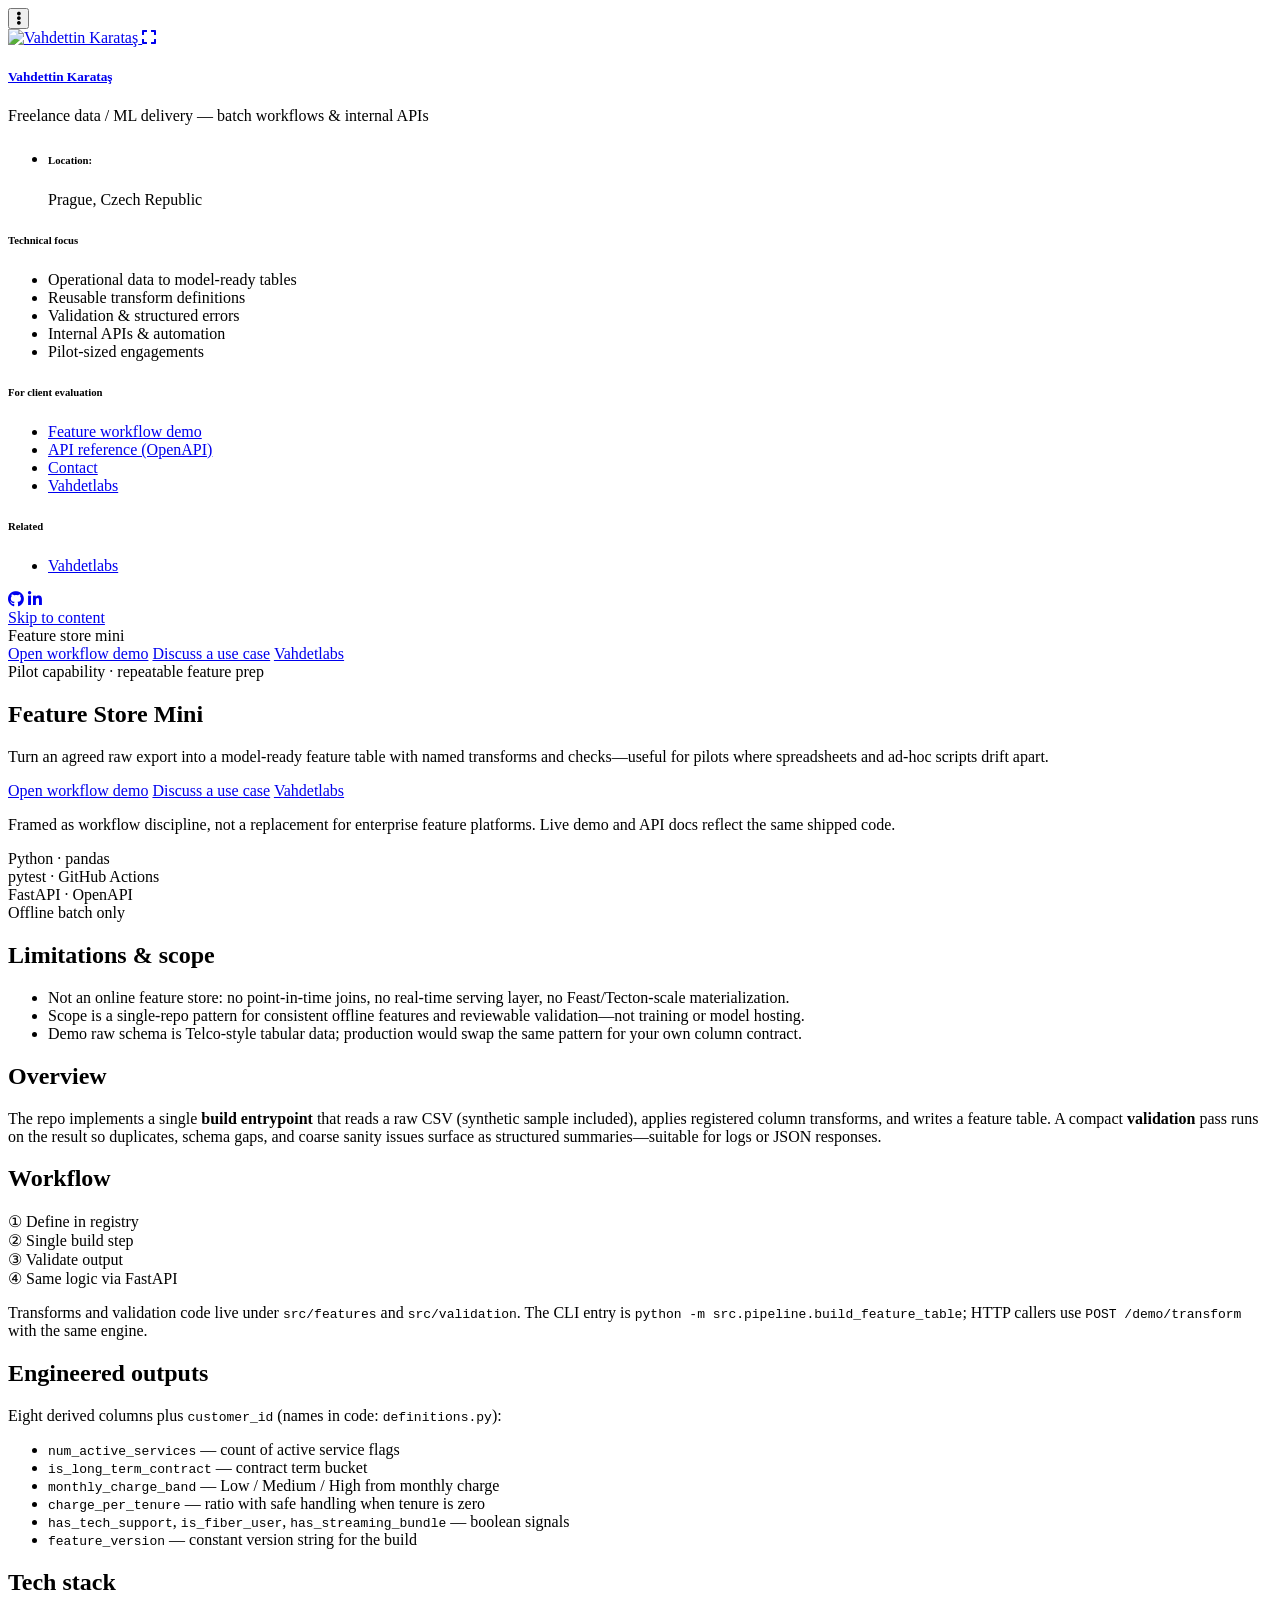
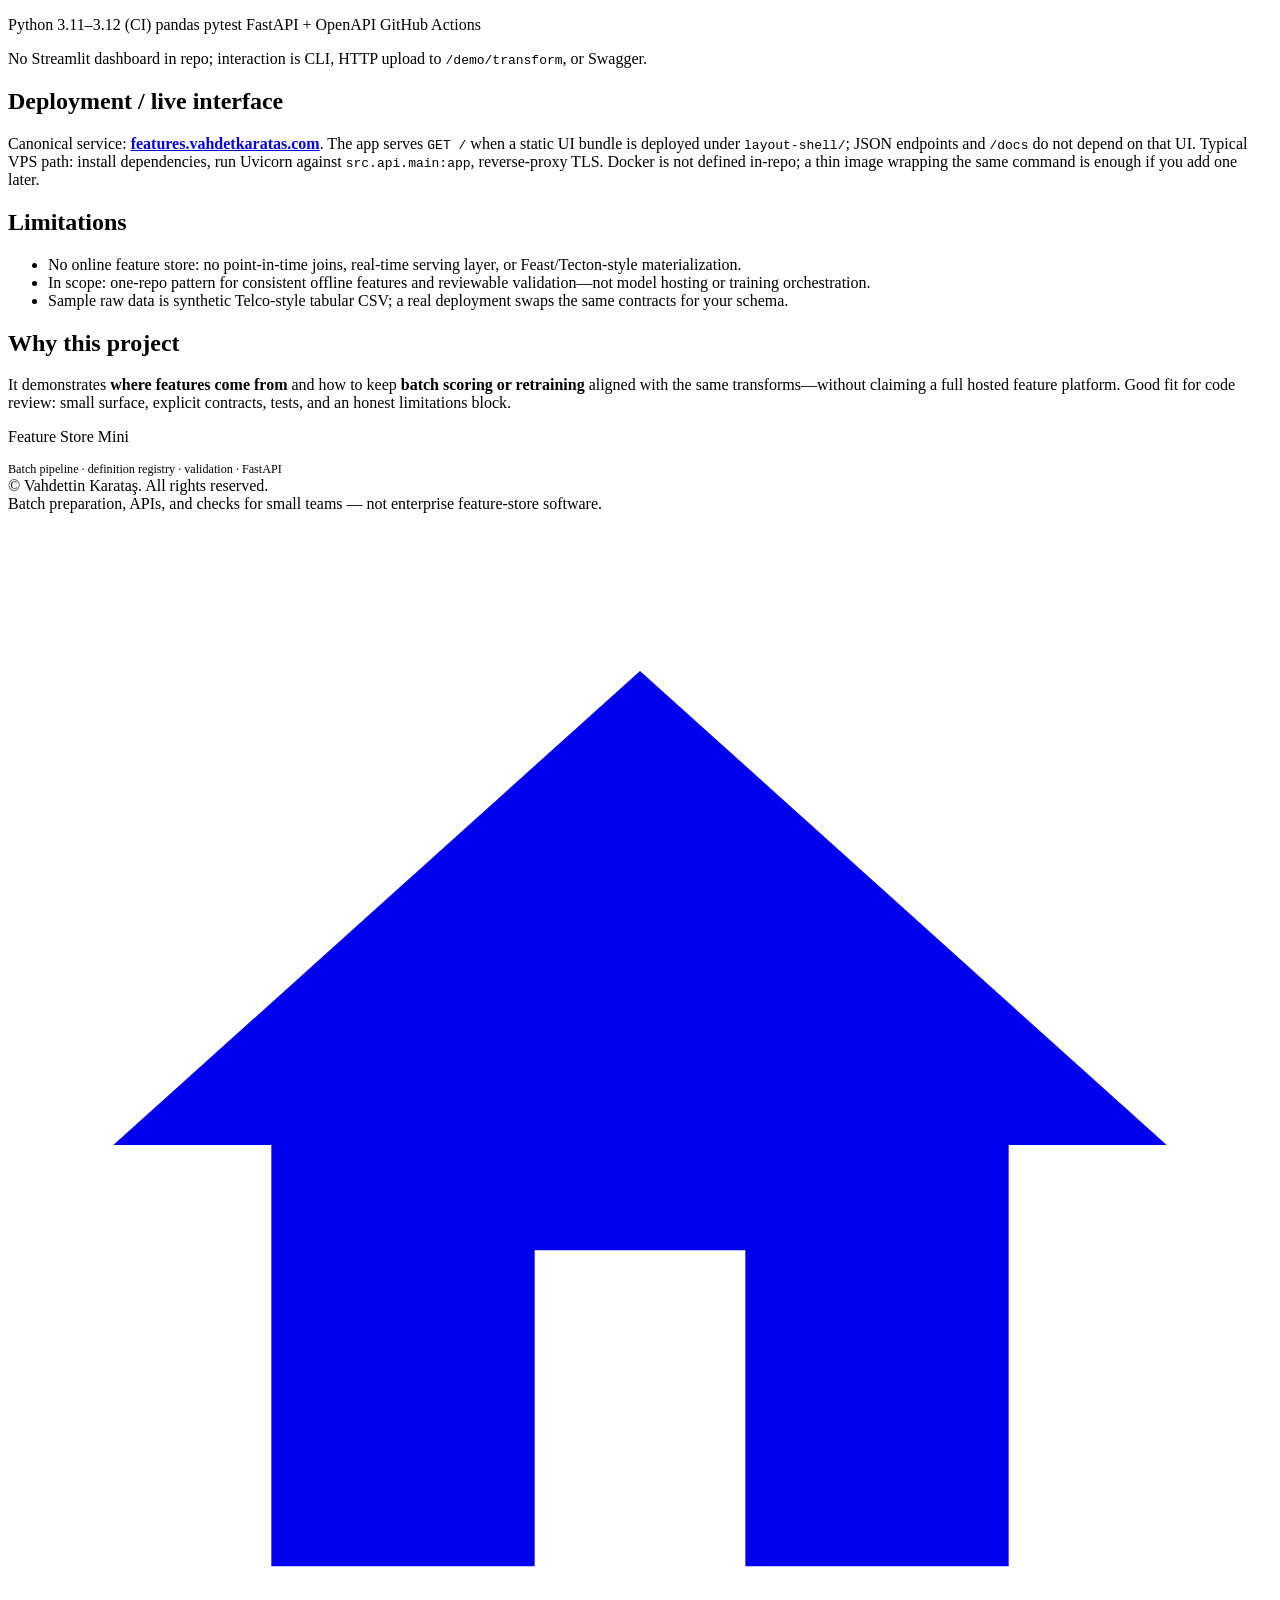
==== layout-shell-commercial/index.html @ b5acbfa0 "u2" ====
<!DOCTYPE html>
<html lang="en">
<head>
  <meta charset="UTF-8">
  <meta name="viewport" content="width=device-width, initial-scale=1">
  <meta name="description" content="Batch feature pipeline with a shared definition registry, pandas transforms, validation checks, FastAPI catalog and transform endpoint, and pytest CI.">
  <meta name="theme-color" content="#191923">
  <title>Feature Store Mini — batch feature workflow</title>
  <base id="shellAssetBase" href="/layout-shell/">
  <script>
  (function () {
    var b = document.getElementById("shellAssetBase");
    if (b && location.protocol === "file:") b.href = "./";
  })();
  </script>
  <link rel="icon" href="favicon.svg" type="image/svg+xml">
  <link rel="shortcut icon" href="favicon.svg" type="image/svg+xml">
  <link rel="preconnect" href="https://fonts.googleapis.com">
  <link rel="preconnect" href="https://fonts.gstatic.com" crossorigin>
  <link href="https://fonts.googleapis.com/css2?family=Courier+Prime:ital,wght@0,400;0,700;1,400&family=Poppins:wght@200;300;400;600;700&display=swap" rel="stylesheet">
  <link rel="stylesheet" href="https://cdnjs.cloudflare.com/ajax/libs/font-awesome/5.15.4/css/all.min.css" crossorigin="anonymous" referrerpolicy="no-referrer">
  <link rel="stylesheet" href="shell.css">
  <link rel="stylesheet" href="demo-content.css">
</head>
<body>
  <div class="shell-outer">
    <div class="shell-card">
      <div class="art-info-bar">
        <div class="art-info-bar-frame">
          <div class="art-info-bar-header">
            <button type="button" class="art-info-bar-btn" aria-label="Toggle info" aria-expanded="false">
              <i class="fas fa-ellipsis-v" aria-hidden="true"></i>
            </button>
          </div>

          <div class="art-header">
            <div class="art-avatar">
              <a href="https://vahdetlabs.com/" class="art-avatar-curtain">
                <img src="https://vahdetkaratas.com/img/face-1.jpg" alt="Vahdettin Karataş" width="90" height="90">
                <i class="fas fa-expand" aria-hidden="true"></i>
              </a>
              <div class="art-lamp-light">
                <div class="art-available-lamp"></div>
              </div>
            </div>
            <h5 class="art-name mb-10"><a href="https://vahdetlabs.com/">Vahdettin Karataş</a></h5>
            <div class="art-sm-text">Freelance data / ML delivery — batch workflows &amp; internal APIs</div>
            
          </div>

          <div id="scrollbar2" class="art-scroll-frame">
            <div class="art-table p-15-15">
              <ul>
                <li><h6>Location:</h6><span>Prague, Czech Republic</span></li>
              </ul>
            </div>

            <div class="art-ls-divider"></div>

            <div class="art-knowledge-block p-30-15">
              <h6 class="mb-15">Technical focus</h6>
              <ul class="art-knowledge-list p-15-0">
                <li>Operational data to model-ready tables</li>
<li>Reusable transform definitions</li>
<li>Validation &amp; structured errors</li>
<li>Internal APIs &amp; automation</li>
<li>Pilot-sized engagements</li>
              </ul>
            </div>

            <div class="art-knowledge-block p-30-15">
              <h6 class="mb-15">For client evaluation</h6>
              <ul class="art-knowledge-list p-15-0">
                <li><a href="https://features.vahdetkaratas.com/" target="_blank" rel="noopener noreferrer">Feature workflow demo</a></li>
<li><a href="https://features.vahdetkaratas.com/docs" target="_blank" rel="noopener noreferrer">API reference (OpenAPI)</a></li>
<li><a href="https://vahdetlabs.com/contact" target="_blank" rel="noopener noreferrer">Contact</a></li>
<li><a href="https://vahdetlabs.com/" target="_blank" rel="noopener noreferrer">Vahdetlabs</a></li>
              </ul>
            </div>

            <div class="art-knowledge-block p-30-15"><h6 class="mb-15">Related</h6><ul class="art-knowledge-list p-15-0"><li><a href="https://vahdetlabs.com/" target="_blank" rel="noopener noreferrer">Vahdetlabs</a></li></ul></div>
          </div>

          <div class="art-ls-social">
            <a href="https://github.com/vahdetkaratas" target="_blank" rel="noopener noreferrer" title="GitHub" aria-label="GitHub"><i class="fab fa-github" aria-hidden="true"></i></a>
<a href="https://linkedin.com/in/vahdetkaratas" target="_blank" rel="noopener noreferrer" title="LinkedIn" aria-label="LinkedIn"><i class="fab fa-linkedin-in" aria-hidden="true"></i></a>
          </div>
        </div>
      </div>

      <div class="shell-main-wrap" id="shellMainWrap">
        <div class="shell-mobile-curtain" id="shellMobileCurtain" aria-hidden="true"></div>
        <div class="shell-main">
          <main class="shell-scroll" id="shellScroll">
            <div class="shell-content" id="projectContent">
              <div class="batch-page">
                <a class="skip" href="#main">Skip to content</a>

                <div class="wrap">
                  <header>
                    <div class="logo" id="top">Feature <span>store mini</span></div>
                    <div class="nav-actions">
                      <a class="btn btn-primary" href="https://features.vahdetkaratas.com/" target="_blank" rel="noopener noreferrer">Open workflow demo</a>
<a class="btn btn-ghost" href="https://vahdetlabs.com/contact" target="_blank" rel="noopener noreferrer">Discuss a use case</a>
<a class="btn btn-ghost" href="https://vahdetlabs.com/" target="_blank" rel="noopener noreferrer">Vahdetlabs</a>
                    </div>
                  </header>

                  <div id="main">
                    <section class="hero">
                      <span class="hero-badge">Pilot capability · repeatable feature prep</span>
                      <h1>Feature Store Mini</h1>
                      <p class="hero-lead">Turn an agreed raw export into a model-ready feature table with named transforms and checks—useful for pilots where spreadsheets and ad-hoc scripts drift apart.</p>
                      <div class="hero-cta">
                        <a class="btn btn-primary" href="https://features.vahdetkaratas.com/" target="_blank" rel="noopener noreferrer">Open workflow demo</a>
<a class="btn btn-ghost" href="https://vahdetlabs.com/contact" target="_blank" rel="noopener noreferrer">Discuss a use case</a>
<a class="btn btn-ghost" href="https://vahdetlabs.com/" target="_blank" rel="noopener noreferrer">Vahdetlabs</a>
                      </div>
                      <p class="hero-note">Framed as workflow discipline, not a replacement for enterprise feature platforms. Live demo and API docs reflect the same shipped code.</p>
                      <div class="metrics" aria-label="Project facts">
                        <div><span>Python · pandas</span></div>
<div><span>pytest · GitHub Actions</span></div>
<div><span>FastAPI · OpenAPI</span></div>
<div><span>Offline batch only</span></div>
                      </div>
                    </section>

                    <section id="scope" aria-labelledby="h-scope"><h2 id="h-scope">Limitations &amp; scope</h2><div class="pitch"><ul><li>Not an online feature store: no point-in-time joins, no real-time serving layer, no Feast/Tecton-scale materialization.</li>
<li>Scope is a single-repo pattern for consistent offline features and reviewable validation—not training or model hosting.</li>
<li>Demo raw schema is Telco-style tabular data; production would swap the same pattern for your own column contract.</li></ul></div></section>

                    <section class="proj-section" id="overview">
  <h2>Overview</h2>
  <p class="proj-section-intro">
    The repo implements a single <strong>build entrypoint</strong> that reads a raw CSV (synthetic sample included), applies registered column transforms, and writes a feature table. A compact <strong>validation</strong> pass runs on the result so duplicates, schema gaps, and coarse sanity issues surface as structured summaries—suitable for logs or JSON responses.
  </p>
</section>

<section class="proj-section" id="workflow">
  <h2>Workflow</h2>
  <div class="pipeline-wrap">
    <div class="pipeline" role="list">
      <div class="pipe-step" role="listitem">
        <span class="step-label">①</span>
        <span class="step-name">Define in registry</span>
      </div>
      <div class="pipe-step" role="listitem">
        <span class="step-label">②</span>
        <span class="step-name">Single build step</span>
      </div>
      <div class="pipe-step" role="listitem">
        <span class="step-label">③</span>
        <span class="step-name">Validate output</span>
      </div>
      <div class="pipe-step" role="listitem">
        <span class="step-label">④</span>
        <span class="step-name">Same logic via FastAPI</span>
      </div>
    </div>
  </div>
  <p class="proj-section-intro">
    Transforms and validation code live under <code>src/features</code> and <code>src/validation</code>. The CLI entry is <code>python -m src.pipeline.build_feature_table</code>; HTTP callers use <code>POST /demo/transform</code> with the same engine.
  </p>
</section>

<section class="proj-section" id="features">
  <h2>Engineered outputs</h2>
  <p class="proj-section-intro">Eight derived columns plus <code>customer_id</code> (names in code: <code>definitions.py</code>):</p>
  <ul class="pitch">
    <li><code>num_active_services</code> — count of active service flags</li>
    <li><code>is_long_term_contract</code> — contract term bucket</li>
    <li><code>monthly_charge_band</code> — Low / Medium / High from monthly charge</li>
    <li><code>charge_per_tenure</code> — ratio with safe handling when tenure is zero</li>
    <li><code>has_tech_support</code>, <code>is_fiber_user</code>, <code>has_streaming_bundle</code> — boolean signals</li>
    <li><code>feature_version</code> — constant version string for the build</li>
  </ul>
</section>

<section class="proj-section" id="stack">
  <h2>Tech stack</h2>
  <div class="stack" role="list">
    <span class="tag">Python 3.11–3.12 (CI)</span>
    <span class="tag">pandas</span>
    <span class="tag">pytest</span>
    <span class="tag">FastAPI + OpenAPI</span>
    <span class="tag">GitHub Actions</span>
  </div>
  <p class="proj-section-intro">No Streamlit dashboard in repo; interaction is CLI, HTTP upload to <code>/demo/transform</code>, or Swagger.</p>
</section>

<section class="proj-section" id="deployment">
  <h2>Deployment / live interface</h2>
  <p class="proj-section-intro">
    Canonical service: <strong><a href="https://features.vahdetkaratas.com/" target="_blank" rel="noopener noreferrer">features.vahdetkaratas.com</a></strong>. The app serves <code>GET /</code> when a static UI bundle is deployed under <code>layout-shell/</code>; JSON endpoints and <code>/docs</code> do not depend on that UI. Typical VPS path: install dependencies, run Uvicorn against <code>src.api.main:app</code>, reverse-proxy TLS. Docker is not defined in-repo; a thin image wrapping the same command is enough if you add one later.
  </p>
</section>

<section class="proj-section" id="limitations">
  <h2>Limitations</h2>
  <ul class="pitch">
    <li>No online feature store: no point-in-time joins, real-time serving layer, or Feast/Tecton-style materialization.</li>
    <li>In scope: one-repo pattern for consistent offline features and reviewable validation—not model hosting or training orchestration.</li>
    <li>Sample raw data is synthetic Telco-style tabular CSV; a real deployment swaps the same contracts for your schema.</li>
  </ul>
</section>

<section class="proj-section" id="why">
  <h2>Why this project</h2>
  <div class="pitch">
    <p>
      It demonstrates <strong>where features come from</strong> and how to keep <strong>batch scoring or retraining</strong> aligned with the same transforms—without claiming a full hosted feature platform. Good fit for code review: small surface, explicit contracts, tests, and an honest limitations block.
    </p>
  </div>
</section>

                  </div>

                  <footer class="batch-project-footer">
                    <p class="name">Feature Store Mini</p>
                    <p style="margin:0.35rem 0 0;font-size:0.76rem;">Batch pipeline · definition registry · validation · FastAPI</p>
                  </footer>
                </div>
              </div>
            </div>

            <div class="container-fluid p-30-0">
              <footer class="footer">
                <div class="art-copy">© <span id="shellYear"></span> Vahdettin Karataş. All rights reserved.</div>
                <div class="footer-developer">Batch preparation, APIs, and checks for small teams — not enterprise feature-store software.</div>
              </footer>
            </div>
          </main>
        </div>

        <aside class="shell-rail" aria-label="Home">
          <div class="shell-rail-header">
            <a class="shell-rail-home" href="https://vahdetlabs.com/" id="shellHomeLink" title="Portfolio home" aria-label="Portfolio home">
              <svg viewBox="0 0 24 24" aria-hidden="true" class="shell-rail-home-icon">
                <path fill="currentColor" d="M10 20v-6h4v6h5v-8h3L12 3 2 12h3v8h5z"/>
              </svg>
            </a>
          </div>
          <div class="shell-rail-spacer" aria-hidden="true"></div>
        </aside>
      </div>
    </div>
  </div>

  <script src="shell.js"></script>
</body>
</html>
---- layout-shell-commercial/shell.css ----
/**
 * layout-shell — info bar transcribed from:
 *   _config.scss (tokens), _info-bar.scss, _common.scss (art-table, utilities),
 *   _markup.scss (.art-info-bar / .art-scroll-frame), _enhancements.scss (info bar tweaks)
 */
:root {
  --main-color: #ffc107;
  --text-neon: 0 0 3px rgba(250, 250, 252, 0.4);
  --info-bar-1: rgb(32, 32, 42);
  --info-bar-2-a: rgb(37, 37, 50);
  --info-bar-2-b: rgb(35, 35, 45);
  --content-bg: rgb(30, 30, 40);
  --deep: rgb(25, 25, 35);
  --card-a: rgb(45, 45, 58);
  --card-b: rgb(43, 43, 53);
  --card-s-light: linear-gradient(159deg, rgba(45, 45, 58, 0.88) 0%, rgba(43, 43, 53, 0.88) 100%);
  --text-1: rgb(250, 250, 252);
  --text-2: rgb(140, 140, 142);
  --text-3: rgb(100, 100, 102);
  --border-soft: rgba(255, 255, 255, 0.08);
  --shadow-1: 0 3px 8px 0 rgba(15, 15, 20, 0.2);
  --shadow-2: 0 1px 4px 0 rgba(15, 15, 20, 0.1);
  --tr-sm: 0.2s ease-out;
  --tr-md: 0.4s ease-in-out;
  --rail-width: 80px;
}

* {
  box-sizing: border-box;
}

html,
body {
  margin: 0;
  min-height: 100%;
}

/* Shell outer = .art-app padding */
.shell-outer {
  padding: 15px;
  min-height: 100vh;
  overflow-x: hidden;
  font-family: "Poppins", var(--font-primary, sans-serif);
  background: var(--deep);
  color: var(--text-2);
  font-size: 13px;
  font-weight: 300;
  letter-spacing: 0.5px;
  -webkit-font-smoothing: subpixel-antialiased;
}

.shell-outer * {
  scrollbar-width: none;
}
.shell-outer *::-webkit-scrollbar {
  display: none;
}

.shell-card {
  max-width: 1440px;
  margin: 0 auto;
  background: var(--content-bg);
  box-shadow: var(--shadow-1);
  min-height: calc(100vh - 30px);
  display: flex;
  flex-wrap: nowrap;
  align-items: stretch;
  position: relative;
}

/* ========== INFO BAR (_info-bar.scss + _markup.scss) ========== */
/* No horizontal padding here — only .art-info-bar-frame has 0 15px (_markup).
   Adding both caused “box in box” (30px total inset vs original single gutter). */
/* Typography matches _common.scss body + info-bar text rhythm */
.art-info-bar {
  background: var(--info-bar-1);
  width: 290px;
  min-width: 290px;
  max-width: 290px;
  height: calc(100vh - 30px);
  position: relative;
  z-index: 999;
  box-shadow: var(--shadow-1);
  transition: 0.55s ease-in-out;
  box-sizing: border-box;
  overflow-x: hidden;
  font-size: 13px;
  font-weight: 300;
  letter-spacing: 0.5px;
  line-height: 1.5;
  -webkit-font-smoothing: subpixel-antialiased;
}

.art-info-bar .art-info-bar-frame {
  padding: 0 15px;
  position: relative;
  height: 100%;
  box-sizing: border-box;
}

/* Mobile header — hidden on desktop (_markup.scss) */
.art-info-bar .art-info-bar-header {
  width: 100%;
  height: 70px;
  justify-content: flex-start;
  align-items: center;
  position: absolute;
  left: 0;
  top: 0;
  z-index: 999999999999;
  display: none;
  box-sizing: border-box;
}

.art-info-bar .art-info-bar-btn {
  margin-left: auto;
  pointer-events: all;
  font-size: 14px;
  padding: 30px;
  background: none;
  border: none;
  font: inherit;
  cursor: pointer;
  color: var(--text-2);
}

.art-info-bar .art-info-bar-btn:hover {
  color: var(--text-1);
}

/* Fits inside .art-info-bar-frame (single 15px gutter — no root bar padding) */
.art-info-bar .art-header {
  position: absolute;
  left: 0;
  top: 0;
  z-index: 99999;
  width: 100%;
  box-sizing: border-box;
  padding: 30px;
  height: 235px;
  background: linear-gradient(159deg, rgba(37, 37, 50, 0.98) 0%, rgba(35, 35, 45, 0.98) 100%);
  text-align: center;
  box-shadow: var(--shadow-2);
  border-bottom: 1px solid rgba(140, 140, 142, 0.06);
}

.art-info-bar .art-avatar {
  width: 90px;
  height: 90px;
  margin: 0 auto 15px;
  border-radius: 50%;
  position: relative;
}

.art-info-bar .art-avatar .art-avatar-curtain {
  position: relative;
  width: 100%;
  height: 100%;
  border-radius: 50%;
  display: flex;
  justify-content: center;
  outline: inherit;
  transition: var(--tr-sm), box-shadow 0.2s ease;
  z-index: 0;
  overflow: hidden;
  box-shadow: 0 0 0 2px rgba(140, 140, 142, 0.15);
}

.art-info-bar .art-avatar .art-avatar-curtain:hover {
  opacity: 1;
  outline: inherit;
  box-shadow: 0 0 0 2px rgba(140, 140, 142, 0.25);
}

.art-info-bar .art-avatar .art-avatar-curtain i {
  background: linear-gradient(159deg, rgba(45, 45, 58, 0.88) 0%, rgba(43, 43, 53, 0.88) 100%);
  width: 30px;
  height: 30px;
  text-align: center;
  align-self: center;
  font-weight: 700;
  font-size: 12px;
  line-height: 30px;
  color: var(--text-1);
  border-radius: 50%;
  opacity: 0;
  z-index: 1;
  transition: var(--tr-md);
}

.art-info-bar .art-avatar .art-avatar-curtain img {
  position: absolute;
  width: 100%;
  height: 100%;
  object-fit: cover;
  border-radius: 50%;
  z-index: 0;
  left: 0;
  top: 0;
}

.art-info-bar .art-avatar .art-avatar-curtain:hover i {
  opacity: 0.7;
}

.art-info-bar .art-avatar .art-avatar-curtain:hover i:hover {
  opacity: 1;
  transform: scale(1.07);
}

/* Availability lamp */
.art-info-bar .art-avatar .art-lamp-light {
  z-index: 2;
}

.art-info-bar .art-avatar .art-lamp-light::before {
  content: "";
  position: absolute;
  bottom: -1px;
  right: 1px;
  background: var(--text-1);
  height: 23px;
  width: 23px;
  border-radius: 50%;
  animation: shell-puls 1s infinite;
}

@keyframes shell-puls {
  0% {
    transform: scale(0.6);
    opacity: 1;
  }
  100% {
    transform: scale(1);
    opacity: 0;
  }
}

.art-info-bar .art-avatar .art-available-lamp {
  position: absolute;
  bottom: 3px;
  right: 5px;
  height: 15px;
  width: 15px;
  background: var(--main-color);
  border-radius: 50%;
  z-index: 0;
  transition: var(--tr-md);
  overflow: visible;
}

/* Tooltip: SCSS uses position:relative on ::after — that keeps a layout box under the text area.
   Absolute + visibility fixes the phantom “extra box” while hover still matches the site. */
.art-info-bar .art-avatar .art-available-lamp::after {
  position: absolute;
  left: 28px;
  top: -10px;
  content: "I am available for freelance hire";
  width: 115px;
  display: block;
  padding: 5px 10px;
  font-size: 12px;
  font-weight: 200;
  font-family: "Poppins", sans-serif;
  color: var(--text-2);
  box-shadow: var(--shadow-2);
  background: var(--deep);
  opacity: 0;
  visibility: hidden;
  pointer-events: none;
  transform: translateX(20px);
  transition: var(--tr-md);
  text-align: left;
  white-space: normal;
  margin: 0;
}

.art-info-bar .art-avatar .art-available-lamp::before {
  content: "";
  position: absolute;
  height: 5px;
  width: 5px;
  right: -15px;
  top: 5px;
  opacity: 0;
  background: var(--deep);
  pointer-events: none;
  transform: translateX(20px) rotate(45deg);
  transition: var(--tr-md);
  z-index: 99;
}

.art-info-bar .art-avatar .art-available-lamp:hover::after {
  opacity: 1;
  visibility: visible;
  transform: translateX(0);
}

.art-info-bar .art-avatar .art-available-lamp:hover::before {
  opacity: 1;
  transform: translateX(0) rotate(45deg);
}

/* h5.art-name.mb-10 — .margin:0 was beating .mb-10 (higher specificity); keep 10px below name */
.art-info-bar .art-name {
  color: var(--text-1);
  transition: var(--tr-md);
  font-size: 14px;
  font-weight: 600;
  line-height: 1.25;
  margin: 0 0 10px 0;
  padding: 0;
}

.art-info-bar .art-name a {
  color: var(--text-1);
  text-decoration: none;
  transition: var(--tr-md);
}

.art-info-bar .art-name:hover a {
  color: var(--main-color);
}

.art-info-bar .art-header .art-sm-text {
  font-size: 12px;
  line-height: 1.5;
  margin: 0;
  padding: 0;
}

/* Scroll / list areas still use global .art-sm-text size if needed */
.art-sm-text {
  font-size: 12px;
}

.art-muted {
  color: var(--text-3);
}

/* .mb-10 under last header line (availability) */
.art-info-bar .art-header .art-sm-text.art-muted.mb-10 {
  margin-bottom: 10px;
}

.p-15-15 {
  padding-top: 15px;
  padding-bottom: 15px;
}

.p-30-15 {
  padding-top: 30px;
  padding-bottom: 15px;
}

.p-15-0 {
  padding-top: 15px;
  padding-bottom: 0;
}

.mb-10 {
  margin-bottom: 10px;
}

.mb-15 {
  margin-bottom: 15px;
}

/* Scroll area: _markup.scss .art-info-bar-frame .art-scroll-frame .scroll-content → 240px 0 50px */
.art-info-bar #scrollbar2.art-scroll-frame {
  width: 100%;
  max-width: 100%;
  height: calc(100vh - 30px);
  overflow-x: hidden;
  overflow-y: auto;
  -webkit-overflow-scrolling: touch;
  box-sizing: border-box;
  padding: 240px 0 50px;
}

/* _common.scss .art-table */
.art-info-bar .art-table {
  color: var(--text-2);
}

.art-info-bar .art-table ul {
  padding: 0;
  margin: 0;
}

.art-info-bar .art-table ul li {
  list-style-type: none;
  display: flex;
  justify-content: space-between;
  margin-bottom: 5px;
}

.art-info-bar .art-table ul li:last-child {
  margin-bottom: 0;
}

.art-info-bar .art-table ul li h6 {
  padding-right: 20px;
  margin: 0;
  font-size: 13px;
  font-weight: 400;
  color: var(--text-1);
  line-height: 1.45;
}

.art-info-bar .art-table ul li > span:nth-child(2) {
  text-align: right;
  font-size: 13px;
  line-height: 1.45;
}

/* _common .art-ls-divider + _enhancements */
.art-ls-divider {
  background: var(--text-3);
  width: 100%;
  height: 1px;
  opacity: 0.25;
}

/* .mb-15 must win — do not use margin:0 shorthand on h6 (was overriding .mb-15) */
.art-info-bar .art-knowledge-block > h6 {
  margin: 0 0 15px 0;
  padding: 0;
  font-size: 13px;
  font-weight: 400;
  color: var(--text-1);
  line-height: 1.35;
}

/* _info-bar.scss .art-knowledge-list */
.art-info-bar .art-knowledge-list {
  padding-left: 0;
  margin: 0;
  list-style: none;
}

.art-info-bar .art-knowledge-list li {
  list-style-type: none;
  margin-bottom: 5px;
  padding: 0;
  color: var(--text-2);
  font-size: 13px;
  line-height: 1.5;
}

.art-info-bar .art-knowledge-list li:last-child {
  margin-bottom: 0;
}

.art-info-bar .art-knowledge-list li::before {
  font-family: "Font Awesome 5 Free";
  font-weight: 900;
  content: "\f00c";
  margin-right: 10px;
  font-size: 9px;
  color: var(--main-color);
  display: inline-block;
  vertical-align: 0.1em;
}

/* _info-bar .art-ls-social */
.art-info-bar .art-ls-social {
  display: flex;
  align-items: center;
  justify-content: space-between;
  padding: 0 35px;
  height: 50px;
  background: linear-gradient(159deg, rgba(37, 37, 50, 0.98) 0%, rgba(35, 35, 45, 0.98) 100%);
  position: absolute;
  bottom: 0;
  box-shadow: var(--shadow-2);
  left: 0;
  width: 100%;
  box-sizing: border-box;
  z-index: 999;
}

/* _info-bar social links: no font-size in SCSS — inherit body 13px */
.art-info-bar .art-ls-social a {
  color: var(--text-2);
  transition: var(--tr-sm);
  font-size: 13px;
  line-height: 1;
}

.art-info-bar .art-ls-social a:hover {
  text-shadow: var(--text-neon);
  color: var(--text-1);
  transform: scale(1.1);
  opacity: 1;
}

/* ========== Main column + rail (unchanged shell) ========== */
.shell-main-wrap {
  flex: 1;
  min-width: 0;
  display: flex;
  flex-wrap: nowrap;
  align-items: stretch;
  position: relative;
  min-height: calc(100vh - 30px);
}

/* Desktop: no curtain node */
.shell-mobile-curtain {
  display: none;
}

@media (min-width: 921px) {
  .shell-main-wrap::after {
    content: "";
    position: absolute;
    right: var(--rail-width);
    top: 0;
    bottom: 0;
    width: 24px;
    background: linear-gradient(90deg, transparent 0%, rgba(25, 25, 35, 0.12) 100%);
    pointer-events: none;
    z-index: 5;
  }

  /*
   * Long main content: stretch sidebar + rail with the main column; window scrolls.
   */
  .shell-card {
    align-items: stretch;
  }

  .art-info-bar {
    height: auto;
    align-self: stretch;
    min-height: calc(100vh - 30px);
  }

  .art-info-bar .art-info-bar-frame {
    display: flex;
    flex-direction: column;
    min-height: 100%;
    height: 100%;
  }

  .art-info-bar #scrollbar2.art-scroll-frame {
    height: auto;
    flex: 1 1 auto;
    min-height: 10rem;
    max-height: none;
  }

  .shell-main-wrap {
    align-items: stretch;
    min-height: calc(100vh - 30px);
  }

  .shell-main {
    flex: 1 1 auto;
    min-width: 0;
    min-height: 0;
    display: flex;
    flex-direction: column;
  }

  main.shell-scroll {
    flex: 0 0 auto;
    min-height: 0;
    overflow-x: hidden;
    overflow-y: visible;
  }

  .shell-rail {
    align-self: stretch;
    min-height: calc(100vh - 30px);
  }
}

.shell-main {
  flex: 1;
  min-width: 0;
  display: flex;
  flex-direction: column;
  background: var(--content-bg);
}

.shell-scroll {
  flex: 1;
  min-height: 0;
  overflow-y: auto;
  padding: 2rem 1.75rem 0;
  -webkit-overflow-scrolling: touch;
  color: var(--text-1);
  font-size: 15px;
  font-weight: 400;
  letter-spacing: normal;
}

.shell-content {
  max-width: 900px;
  margin: 0 auto;
  min-height: 35vh;
}

.shell-placeholder {
  margin: 0;
  padding: 2rem 1.25rem;
  border: 1px dashed var(--border-soft);
  border-radius: 4px;
  color: var(--text-3);
  font-size: 0.88rem;
  text-align: center;
  background: rgba(25, 25, 35, 0.25);
}

.container-fluid {
  overflow-x: hidden;
  padding: 0 30px;
  position: relative;
  max-width: 100%;
  box-sizing: border-box;
}

.p-30-0 {
  padding-top: 30px;
  padding-bottom: 0;
}

.footer {
  width: 100%;
  padding: 17px 30px 7px;
  display: flex;
  flex-wrap: wrap;
  justify-content: space-between;
  align-items: center;
  background: linear-gradient(159deg, var(--card-a) 0%, var(--card-b) 100%);
  box-shadow: var(--shadow-2);
  font-size: 12px;
  color: var(--text-2);
  transition: 0.55s ease-in-out;
  z-index: 9;
}

.footer > div {
  margin-bottom: 10px;
}

.footer a {
  color: inherit;
  text-decoration: none;
  transition: var(--tr-sm);
}

.footer a:hover {
  color: var(--text-1);
}

.art-copy {
  color: var(--text-2);
}

.footer-developer {
  color: var(--text-2);
  text-align: right;
}

.shell-rail {
  width: var(--rail-width);
  min-width: var(--rail-width);
  flex-shrink: 0;
  background: var(--info-bar-1);
  display: flex;
  flex-direction: column;
  box-shadow: var(--shadow-1);
  position: relative;
  z-index: 6;
}

.shell-rail::before {
  content: "";
  position: absolute;
  left: 0;
  top: 0;
  bottom: 0;
  width: 1px;
  background: linear-gradient(
    180deg,
    transparent 0%,
    rgba(140, 140, 142, 0.2) 20%,
    rgba(140, 140, 142, 0.25) 50%,
    rgba(140, 140, 142, 0.2) 80%,
    transparent 100%
  );
  pointer-events: none;
}

.shell-rail-header {
  width: 100%;
  height: 70px;
  min-height: 70px;
  display: flex;
  align-items: center;
  justify-content: center;
  background: linear-gradient(159deg, rgba(37, 37, 50, 0.98) 0%, rgba(35, 35, 45, 0.98) 100%);
  border-bottom: 1px solid rgba(140, 140, 142, 0.08);
}

.shell-rail-home {
  display: flex;
  align-items: center;
  justify-content: center;
  width: 100%;
  height: 100%;
  color: var(--text-2);
  text-decoration: none;
  transition: color 0.2s, background 0.2s;
}

.shell-rail-home:hover {
  color: var(--main-color);
  background: rgba(255, 255, 255, 0.04);
}

.shell-rail-home-icon {
  width: 26px;
  height: 26px;
  display: block;
}

.shell-rail-spacer {
  flex: 1;
  min-height: 8px;
}

/* ========== Mobile (_markup max-width 920px) ========== */
@media (max-width: 920px) {
  .container-fluid {
    padding-left: 15px;
    padding-right: 15px;
  }

  .art-info-bar .art-info-bar-header {
    display: flex;
    flex-direction: row;
    align-items: center;
    justify-content: flex-start;
  }

  .shell-card {
    flex-direction: column;
    position: relative;
  }

  .shell-mobile-curtain.is-open {
    display: block;
    position: fixed;
    inset: 0;
    z-index: 998;
    background: rgba(30, 30, 40, 0.88);
    cursor: pointer;
    border: none;
    padding: 0;
    margin: 0;
  }

  .art-info-bar {
    position: absolute;
    left: -290px;
    width: 290px;
    height: 100vh;
    transition: transform 0.2s ease-out;
    z-index: 997;
  }

  .art-info-bar.art-active {
    transform: translateX(290px);
    z-index: 1000;
  }

  .art-info-bar .art-info-bar-btn {
    transform: translateX(70px);
    transition: var(--tr-md);
  }

  .art-info-bar.art-active .art-info-bar-btn {
    transform: translateX(0);
  }

  #scrollbar2.art-scroll-frame {
    height: 100vh;
  }

  .shell-main-wrap {
    flex-direction: column;
    min-height: 0;
    width: 100%;
    max-width: 100vw;
  }

  .shell-main-wrap::after {
    display: none !important;
  }

  .shell-scroll {
    min-height: 50vh;
  }

  .shell-rail {
    width: 100%;
    min-width: 100%;
    flex-direction: row;
    order: -1;
    min-height: 56px;
  }

  .shell-rail-header {
    width: 100%;
    height: 56px;
    min-height: 56px;
    border-bottom: 1px solid var(--border-soft);
  }

  .shell-rail-spacer {
    display: none;
  }
}

@media (max-width: 600px) {
  .footer {
    flex-direction: column;
    align-items: flex-start;
  }
  .footer-developer {
    text-align: left;
  }
}
---- layout-shell-commercial/demo-content.css ----
/* Main-column content — scoped inside .batch-page (shell = shell.css) */
.batch-page {
  --bg: #0a0c10;
  --bg-elevated: #12151c;
  --border: #2a3140;
  --text: #eef1f7;
  --muted: #8b95a8;
  --accent: #f0a030;
  --accent-hover: #ffb84d;
  --accent-glow: rgba(240, 160, 48, 0.12);
  --ok: #3ecf8e;
  --content-bg: rgb(30, 30, 40);
  --font-sans: "Poppins", system-ui, -apple-system, sans-serif;
  --font-mono: "Courier Prime", "Courier New", Courier, monospace;
  --radius: 10px;
  --step: 0.05s;
  position: relative;
  box-sizing: border-box;
  font-family: var(--font-sans);
  color: var(--text);
  line-height: 1.6;
  padding-bottom: 0.5rem;
}

@media (prefers-reduced-motion: reduce) {
  .batch-page * {
    animation-duration: 0.01ms !important;
    animation-iteration-count: 1 !important;
    transition-duration: 0.01ms !important;
  }
}

.batch-page *,
.batch-page *::before,
.batch-page *::after {
  box-sizing: border-box;
}

.batch-page a:focus-visible,
.batch-page .btn:focus-visible {
  outline: 2px solid var(--accent);
  outline-offset: 3px;
}

.batch-page .skip {
  position: absolute;
  left: -9999px;
  top: 0.5rem;
  padding: 0.5rem 1rem;
  background: var(--accent);
  color: var(--bg);
  font-weight: 600;
  z-index: 100;
  border-radius: 4px;
}
.batch-page .skip:focus {
  left: 0.5rem;
}

.batch-page header {
  display: flex;
  flex-wrap: wrap;
  align-items: center;
  justify-content: space-between;
  gap: 1rem;
  padding: 1.35rem 0 1.75rem;
  border-bottom: 1px solid var(--border);
}
.batch-page .logo {
  font-weight: 700;
  font-size: 0.88rem;
  letter-spacing: 0.07em;
  text-transform: uppercase;
  color: var(--muted);
}
.batch-page .logo span {
  color: var(--accent);
}

.batch-page .nav-actions {
  display: flex;
  flex-wrap: wrap;
  align-items: center;
  gap: 0.65rem;
}
.batch-page .btn {
  display: inline-flex;
  align-items: center;
  justify-content: center;
  gap: 0.45rem;
  padding: 0.55rem 1.05rem;
  font-family: var(--font-sans);
  font-weight: 600;
  font-size: 0.875rem;
  text-decoration: none;
  border-radius: 8px;
  border: none;
  cursor: pointer;
  transition: transform 0.18s ease, box-shadow 0.18s ease, background 0.18s ease, color 0.18s ease;
}
.batch-page .btn-primary {
  background: var(--accent);
  color: #1a1206;
}
.batch-page .btn-primary:hover {
  background: var(--accent-hover);
  transform: translateY(-2px);
  box-shadow: 0 10px 28px rgba(240, 160, 48, 0.22);
}
.batch-page .btn-ghost {
  background: transparent;
  color: var(--muted);
  border: 1px solid var(--border);
}
.batch-page .btn-ghost:hover {
  color: var(--text);
  border-color: var(--muted);
  background: var(--bg-elevated);
}
.batch-page .btn svg {
  width: 17px;
  height: 17px;
  fill: currentColor;
  flex-shrink: 0;
}

.batch-page #main > section {
  margin-top: 3.25rem;
  opacity: 0;
  animation: batch-enter 0.6s ease forwards;
}
.batch-page #main > section.hero {
  opacity: 1;
  animation: none;
}
.batch-page #main > section:nth-of-type(2) {
  animation-delay: calc(var(--step) * 1);
}
.batch-page #main > section:nth-of-type(3) {
  animation-delay: calc(var(--step) * 2);
}
.batch-page #main > section:nth-of-type(4) {
  animation-delay: calc(var(--step) * 3);
}
.batch-page #main > section:nth-of-type(5) {
  animation-delay: calc(var(--step) * 4);
}
.batch-page #main > section:nth-of-type(6) {
  animation-delay: calc(var(--step) * 5);
}
.batch-page #main > section:nth-of-type(7) {
  animation-delay: calc(var(--step) * 6);
}
@keyframes batch-enter {
  from {
    opacity: 0;
    transform: translateY(14px);
  }
  to {
    opacity: 1;
    transform: translateY(0);
  }
}

.batch-page .wrap {
  position: relative;
  z-index: 1;
  max-width: 880px;
  margin: 0 auto;
  padding: 0 0 1rem;
}

.batch-page .hero {
  padding: 2.5rem 0 0.5rem;
  margin-top: 0 !important;
}
.batch-page .hero .hero-badge {
  display: inline-block;
  font-family: var(--font-mono);
  font-size: 0.68rem;
  font-weight: 500;
  padding: 0.38rem 0.7rem;
  background: rgba(240, 160, 48, 0.12);
  color: var(--accent);
  border-radius: 6px;
  margin-bottom: 1.2rem;
  letter-spacing: 0.06em;
}
.batch-page h1 {
  font-size: clamp(1.85rem, 5.2vw, 2.65rem);
  font-weight: 700;
  line-height: 1.1;
  margin: 0 0 1.1rem;
  letter-spacing: -0.025em;
  max-width: 18ch;
}
.batch-page .hero-lead {
  font-size: 1.08rem;
  font-weight: 400;
  color: var(--muted);
  max-width: 42ch;
  margin: 0 0 1.5rem;
}
.batch-page .hero-cta {
  display: flex;
  flex-wrap: wrap;
  gap: 0.65rem;
  margin-bottom: 1.5rem;
}
.batch-page .hero-note {
  display: flex;
  align-items: flex-start;
  gap: 0.65rem;
  max-width: 48ch;
  font-family: var(--font-mono);
  font-size: 0.78rem;
  color: var(--ok);
  line-height: 1.45;
  margin: 0;
}
.batch-page .hero-note::before {
  content: "";
  width: 3px;
  min-height: 2.5rem;
  background: var(--ok);
  border-radius: 2px;
  flex-shrink: 0;
}
.batch-page .metrics {
  display: flex;
  flex-wrap: wrap;
  gap: 1rem 1.75rem;
  margin-top: 1.75rem;
  padding-top: 1.25rem;
  border-top: 1px solid var(--border);
  font-family: var(--font-mono);
  font-size: 0.72rem;
  color: var(--muted);
}
.batch-page .metrics span {
  color: var(--text);
  font-weight: 500;
}

.batch-page h2 {
  font-size: 0.72rem;
  font-weight: 600;
  text-transform: uppercase;
  letter-spacing: 0.16em;
  color: var(--muted);
  margin: 0 0 1.1rem;
}

/* Main body section titles (Overview, Architecture, Live demo, …) + limitations — site accent */
.batch-page .proj-section > h2,
.batch-page #scope > h2 {
  color: var(--accent);
}

.batch-page .compare {
  display: grid;
  grid-template-columns: 1fr 1fr;
  gap: 1rem;
}
@media (max-width: 680px) {
  .batch-page .compare {
    grid-template-columns: 1fr;
  }
}
.batch-page .card {
  background: var(--bg-elevated);
  border: 1px solid var(--border);
  border-radius: var(--radius);
  padding: 1.35rem 1.4rem;
}
.batch-page .card h3 {
  margin: 0 0 0.45rem;
  font-size: 1.02rem;
  font-weight: 600;
}
.batch-page .card p {
  margin: 0;
  font-size: 0.9rem;
  color: var(--muted);
  line-height: 1.55;
}
.batch-page .card.featured {
  border-color: rgba(240, 160, 48, 0.45);
  box-shadow: 0 0 0 1px rgba(240, 160, 48, 0.08) inset;
  background: linear-gradient(165deg, var(--bg-elevated) 0%, rgba(240, 160, 48, 0.05) 100%);
}

.batch-page .pipeline-wrap {
  margin-top: 0.35rem;
}
.batch-page .pipeline {
  display: flex;
  align-items: stretch;
  font-family: var(--font-mono);
  font-size: 0.74rem;
}
.batch-page .pipe-step {
  flex: 1;
  min-width: 0;
  background: var(--bg-elevated);
  border: 1px solid var(--border);
  padding: 1rem 0.65rem;
  text-align: center;
  position: relative;
}
.batch-page .pipe-step:first-child {
  border-radius: 8px 0 0 8px;
}
.batch-page .pipe-step:last-child {
  border-radius: 0 8px 8px 0;
}
.batch-page .pipe-step .step-label {
  display: block;
  color: var(--accent);
  font-size: 0.62rem;
  font-weight: 500;
  text-transform: uppercase;
  letter-spacing: 0.1em;
  margin-bottom: 0.4rem;
}
.batch-page .pipe-step .step-name {
  color: var(--text);
  font-weight: 500;
}
.batch-page .pipe-step:not(:last-child)::after {
  content: "→";
  position: absolute;
  right: -0.58rem;
  top: 50%;
  transform: translateY(-50%);
  color: var(--muted);
  font-size: 0.95rem;
  z-index: 2;
  background: var(--content-bg);
  padding: 0 0.15rem;
}

@media (max-width: 720px) {
  .batch-page .pipeline {
    flex-direction: column;
  }
  .batch-page .pipe-step {
    border-radius: 0 !important;
    border-bottom: none;
    padding: 0.95rem 1rem;
    text-align: left;
    display: grid;
    grid-template-columns: auto 1fr;
    gap: 0.35rem 1rem;
    align-items: center;
  }
  .batch-page .pipe-step:first-child {
    border-radius: 8px 8px 0 0 !important;
  }
  .batch-page .pipe-step:last-child {
    border-radius: 0 0 8px 8px !important;
    border-bottom: 1px solid var(--border);
  }
  .batch-page .pipe-step:not(:last-child)::after {
    content: "↓";
    position: static;
    transform: none;
    grid-column: 1 / -1;
    text-align: center;
    padding: 0.2rem 0;
    background: var(--content-bg);
    border-left: 1px solid var(--border);
    border-right: 1px solid var(--border);
    color: var(--accent);
    font-size: 1.1rem;
  }
  .batch-page .pipe-step .step-label {
    margin: 0;
  }
}

.batch-page .stack {
  display: flex;
  flex-wrap: wrap;
  gap: 0.45rem;
}
.batch-page .tag {
  font-family: var(--font-mono);
  font-size: 0.72rem;
  padding: 0.38rem 0.62rem;
  background: var(--bg-elevated);
  border: 1px solid var(--border);
  border-radius: 6px;
  color: var(--text);
}

.batch-page .schemas {
  display: grid;
  grid-template-columns: 1fr 1fr;
  gap: 1.1rem;
}
@media (max-width: 640px) {
  .batch-page .schemas {
    grid-template-columns: 1fr;
  }
}
.batch-page .schema-box h3 {
  font-size: 0.78rem;
  font-weight: 600;
  margin: 0 0 0.55rem;
  color: var(--accent);
  letter-spacing: 0.04em;
}
.batch-page .schema-box pre {
  margin: 0;
  padding: 1rem 1.1rem;
  background: #06080c;
  border: 1px solid var(--border);
  border-radius: 8px;
  font-family: var(--font-mono);
  font-size: 0.66rem;
  line-height: 1.55;
  overflow-x: auto;
  color: var(--muted);
}
.batch-page .schema-box pre .k {
  color: var(--ok);
}

.batch-page .pitch {
  background: var(--bg-elevated);
  border: 1px solid var(--border);
  border-radius: var(--radius);
  padding: 1.45rem 1.5rem 1.3rem;
}
.batch-page .pitch ul {
  margin: 0;
  padding-left: 1.15rem;
  color: var(--muted);
  font-size: 0.93rem;
}
.batch-page .pitch li {
  margin-bottom: 0.85rem;
}
.batch-page .pitch li:last-child {
  margin-bottom: 0;
}
.batch-page .pitch li strong {
  color: var(--text);
  font-weight: 600;
}
.batch-page .pitch code {
  font-family: var(--font-mono);
  font-size: 0.84em;
  color: var(--accent);
  background: rgba(240, 160, 48, 0.1);
  padding: 0.12em 0.35em;
  border-radius: 4px;
}

.batch-page .notebook-cta {
  background: var(--bg-elevated);
  border: 1px solid var(--border);
  border-radius: var(--radius);
  padding: 1.15rem 1.35rem;
  font-size: 0.93rem;
  color: var(--muted);
  line-height: 1.55;
}
.batch-page .notebook-cta strong {
  color: var(--text);
  font-weight: 600;
}
.batch-page .notebook-cta a {
  color: var(--accent);
  font-weight: 600;
  text-decoration: none;
}
.batch-page .notebook-cta a:hover {
  text-decoration: underline;
  color: var(--accent-hover);
}
.batch-page .notebook-cta code {
  font-family: var(--font-mono);
  font-size: 0.78em;
  color: var(--accent);
  background: rgba(240, 160, 48, 0.08);
  padding: 0.1em 0.35em;
  border-radius: 4px;
}

.batch-page .batch-project-footer {
  margin-top: 3.5rem;
  padding-top: 1.75rem;
  border-top: 1px solid var(--border);
  text-align: center;
  font-size: 0.8rem;
  color: var(--muted);
}
.batch-page .batch-project-footer .name {
  font-weight: 600;
  color: var(--text);
  letter-spacing: 0.02em;
}

/* Subtle content backdrop so cards read on shell bg */
.batch-page .wrap::before {
  content: "";
  position: absolute;
  inset: -1rem -1.25rem 0;
  z-index: -1;
  border-radius: 12px;
  background: radial-gradient(ellipse 70% 45% at 50% 0%, var(--accent-glow), transparent 55%);
  pointer-events: none;
  opacity: 0.85;
}

/* Interactive demo (FastAPI) */
.batch-page .demo-section {
  margin-top: 1.5rem;
}
.batch-page .demo-section h2 {
  margin-top: 0;
  margin-bottom: 0.55rem;
}
/* Intro + disclaimer — override .card p { margin:0 } */
.batch-page .card .demo-lead {
  margin: 0 0 0.7rem;
  font-size: 0.9rem;
  color: var(--muted);
  line-height: 1.55;
}
.batch-page .card .demo-note {
  margin: 0 0 1.35rem;
  padding: 0.65rem 0.85rem;
  font-size: 0.8rem;
  color: var(--muted);
  line-height: 1.5;
  background: rgba(0, 0, 0, 0.2);
  border: 1px solid var(--border);
  border-radius: 8px;
  max-width: 52rem;
}
.batch-page .card .demo-note code {
  font-family: var(--font-mono);
  font-size: 0.88em;
  color: var(--accent);
}
.batch-page .demo-form {
  display: flex;
  flex-direction: column;
  align-items: flex-start;
  gap: 1rem;
  margin-top: 0;
  margin-bottom: 0.5rem;
  padding-top: 0.35rem;
  padding-bottom: 0.35rem;
}
.batch-page .demo-hint {
  margin: 0.2rem 0 0.85rem;
  font-size: 0.8rem;
  color: var(--muted);
  line-height: 1.45;
}
.batch-page .demo-actions {
  display: flex;
  flex-wrap: wrap;
  align-items: center;
  gap: 0.65rem;
  margin-top: 0.25rem;
}
.batch-page .demo-field label {
  display: block;
  font-size: 0.8rem;
  font-weight: 600;
  color: var(--muted);
  margin-bottom: 0.35rem;
}
.batch-page .demo-field input[type="file"] {
  margin-top: 0.4rem;
  font-size: 0.85rem;
  color: var(--text);
}
.batch-page .demo-field-inline input[type="number"] {
  width: 6rem;
  padding: 0.45rem 0.55rem;
  border-radius: 6px;
  border: 1px solid var(--border);
  background: var(--bg-elevated);
  color: var(--text);
  font-family: var(--font-mono);
  font-size: 0.88rem;
}
.batch-page .demo-status {
  margin: 1.5rem 0 0.75rem;
  padding-top: 0.5rem;
  font-size: 0.88rem;
  color: var(--muted);
  line-height: 1.5;
  min-height: 1.5em;
}
.batch-page .demo-status--error {
  color: #f08070;
}
.batch-page .demo-results {
  margin-top: 0.25rem;
  padding-top: 0.65rem;
}
.batch-page .demo-summary,
.batch-page .demo-columns {
  font-size: 0.88rem;
  color: var(--muted);
  margin: 0 0 0.65rem;
  line-height: 1.5;
}
.batch-page .demo-summary {
  margin-top: 0.15rem;
}
.batch-page .demo-table-wrap {
  overflow-x: auto;
  margin: 0.75rem 0 1rem;
  border: 1px solid var(--border);
  border-radius: var(--radius);
  background: var(--bg-elevated);
}
.batch-page .demo-preview-table {
  width: 100%;
  border-collapse: collapse;
  font-family: var(--font-mono);
  font-size: 0.78rem;
}
.batch-page .demo-preview-table th,
.batch-page .demo-preview-table td {
  padding: 0.45rem 0.65rem;
  text-align: left;
  border-bottom: 1px solid var(--border);
}
.batch-page .demo-preview-table th {
  color: var(--accent);
  font-weight: 600;
}
.batch-page .demo-download-wrap {
  margin: 0;
}

/* ----- Body HTML (shell/body/*.html) — tokens from .batch-page ----- */
.batch-page .proj-section-intro {
  font-size: 0.92rem;
  color: var(--muted);
  margin: 0 0 1rem;
  line-height: 1.55;
  max-width: 52ch;
}
.batch-page .proj-prose p {
  margin: 0 0 0.85rem;
  font-size: 0.93rem;
  color: var(--muted);
  line-height: 1.6;
}
.batch-page .proj-prose p:last-child {
  margin-bottom: 0;
}
.batch-page .proj-prose strong {
  color: var(--text);
  font-weight: 600;
}
.batch-page .proj-prose code {
  font-family: var(--font-mono);
  font-size: 0.86em;
  color: var(--accent);
  background: rgba(240, 160, 48, 0.1);
  padding: 0.1em 0.35em;
  border-radius: 4px;
}
.batch-page .proj-prose a {
  color: var(--accent);
  font-weight: 600;
  text-decoration: none;
}
.batch-page .proj-prose a:hover {
  text-decoration: underline;
  color: var(--accent-hover);
}

.batch-page .proj-arch-visual {
  display: flex;
  flex-wrap: wrap;
  align-items: center;
  gap: 0.4rem 0.5rem;
  margin: 1rem 0;
  font-family: var(--font-mono);
  font-size: 0.72rem;
  color: var(--muted);
}
.batch-page .proj-arch-node {
  padding: 0.35rem 0.55rem;
  background: var(--bg-elevated);
  border: 1px solid var(--border);
  border-radius: 6px;
  color: var(--text);
}
.batch-page .proj-arch-arrow {
  color: var(--accent);
  opacity: 0.85;
}
.batch-page .proj-arch-caption {
  font-size: 0.8rem;
  color: var(--muted);
  margin: 0 0 1.25rem;
}

.batch-page .proj-steps {
  list-style: none;
  margin: 0;
  padding: 0;
  counter-reset: projstep;
}
.batch-page .proj-step {
  display: grid;
  grid-template-columns: auto 1fr;
  gap: 0.85rem 1.1rem;
  margin-bottom: 1rem;
  padding: 1rem 1.1rem;
  background: var(--bg-elevated);
  border: 1px solid var(--border);
  border-radius: var(--radius);
}
.batch-page .proj-step:last-child {
  margin-bottom: 0;
}
.batch-page .proj-step-num {
  width: 1.75rem;
  height: 1.75rem;
  border-radius: 8px;
  background: rgba(240, 160, 48, 0.15);
  border: 1px solid rgba(240, 160, 48, 0.35);
  color: var(--accent);
  font-family: var(--font-mono);
  font-size: 0.75rem;
  font-weight: 600;
  display: flex;
  align-items: center;
  justify-content: center;
}
.batch-page .proj-step-title {
  margin: 0 0 0.35rem;
  font-size: 0.95rem;
  font-weight: 600;
  color: var(--text);
}
.batch-page .proj-step-body p {
  margin: 0;
  font-size: 0.88rem;
  color: var(--muted);
  line-height: 1.55;
}

.batch-page .proj-card-grid {
  display: grid;
  grid-template-columns: repeat(auto-fill, minmax(240px, 1fr));
  gap: 1rem;
  margin-top: 0.5rem;
}
.batch-page .proj-card {
  background: var(--bg-elevated);
  border: 1px solid var(--border);
  border-radius: var(--radius);
  padding: 1.15rem 1.2rem;
}
.batch-page .proj-card-title {
  margin: 0 0 0.45rem;
  font-size: 0.95rem;
  font-weight: 600;
  color: var(--text);
}
.batch-page .proj-card p {
  margin: 0;
  font-size: 0.88rem;
  color: var(--muted);
  line-height: 1.5;
}

.batch-page .proj-tech-list {
  margin: 0;
  padding-left: 1.15rem;
  color: var(--muted);
  font-size: 0.92rem;
  line-height: 1.65;
}
.batch-page .proj-tech-list strong {
  color: var(--text);
}

/* Live demo */
.batch-page .proj-demo-section {
  margin-top: 2rem;
}
.batch-page .proj-demo {
  margin-top: 0.75rem;
  padding: 1.25rem 1.35rem;
  background: var(--bg-elevated);
  border: 1px solid var(--border);
  border-radius: var(--radius);
}
.batch-page .proj-demo-hint {
  margin: 0 0 0.65rem;
  font-size: 0.8rem;
  color: var(--muted);
}
.batch-page .proj-example-chips {
  display: flex;
  flex-wrap: wrap;
  gap: 0.45rem;
  margin-bottom: 1rem;
}
.batch-page .proj-example-chip {
  font-family: var(--font-sans);
  font-size: 0.78rem;
  padding: 0.4rem 0.65rem;
  border-radius: 6px;
  border: 1px solid var(--border);
  background: #06080c;
  color: var(--muted);
  cursor: pointer;
  transition: color 0.15s ease, border-color 0.15s ease;
}
.batch-page .proj-example-chip:hover {
  color: var(--text);
  border-color: var(--accent);
}
.batch-page .proj-demo-label {
  display: block;
  font-size: 0.8rem;
  font-weight: 600;
  color: var(--muted);
  margin-bottom: 0.35rem;
}
.batch-page .proj-demo-input {
  width: 100%;
  min-height: 4.5rem;
  padding: 0.65rem 0.75rem;
  border-radius: 8px;
  border: 1px solid var(--border);
  background: #06080c;
  color: var(--text);
  font-family: var(--font-sans);
  font-size: 0.9rem;
  line-height: 1.45;
  resize: vertical;
}
.batch-page .proj-demo-row {
  margin-top: 0.85rem;
}
.batch-page .proj-btn {
  font-family: var(--font-sans);
  font-weight: 600;
  font-size: 0.875rem;
  padding: 0.55rem 1.2rem;
  border-radius: 8px;
  border: none;
  cursor: pointer;
}
.batch-page .proj-btn-primary {
  background: var(--accent);
  color: #1a1206;
}
.batch-page .proj-btn-primary:hover {
  background: var(--accent-hover);
}
.batch-page .proj-btn:disabled {
  opacity: 0.55;
  cursor: not-allowed;
}
.batch-page .proj-demo-progress {
  display: flex;
  align-items: center;
  gap: 0.6rem;
  margin-top: 1rem;
  font-size: 0.85rem;
  color: var(--muted);
}
/* Author `display:flex` must not override [hidden]; otherwise the spinner shows on load. */
.batch-page .proj-demo-progress[hidden] {
  display: none !important;
}
.batch-page .proj-demo-progress[hidden] .proj-demo-spinner {
  animation: none;
}
.batch-page .proj-demo-spinner {
  width: 1rem;
  height: 1rem;
  border: 2px solid var(--border);
  border-top-color: var(--accent);
  border-radius: 50%;
  animation: shell-spin 0.7s linear infinite;
}
@keyframes shell-spin {
  to {
    transform: rotate(360deg);
  }
}
.batch-page .proj-demo-status {
  margin-top: 0.75rem;
  font-size: 0.88rem;
  color: var(--muted);
  min-height: 1.35em;
}
.batch-page .proj-demo-status.is-error {
  color: #f08070;
}
.batch-page .proj-demo-out {
  margin-top: 1.15rem;
  padding-top: 1rem;
  border-top: 1px solid var(--border);
}
.batch-page .proj-demo-out-title {
  margin: 0 0 0.5rem;
  font-size: 0.78rem;
  font-weight: 600;
  text-transform: uppercase;
  letter-spacing: 0.12em;
  color: var(--muted);
}
.batch-page .proj-answer-grounding {
  font-size: 0.82rem;
  color: var(--muted);
  margin: 0 0 0.65rem;
  line-height: 1.5;
}
.batch-page .proj-demo-answer {
  font-size: 0.95rem;
  color: var(--text);
  line-height: 1.6;
  white-space: pre-wrap;
}
.batch-page .proj-sources-lead {
  font-size: 0.82rem;
  color: var(--muted);
  margin: 0 0 0.65rem;
}
.batch-page .proj-sources-cards {
  display: grid;
  gap: 0.65rem;
}
.batch-page .proj-source-card {
  padding: 0.85rem 1rem;
  background: #06080c;
  border: 1px solid var(--border);
  border-radius: 8px;
}
.batch-page .proj-source-doc {
  font-weight: 600;
  font-size: 0.88rem;
  color: var(--text);
  margin-bottom: 0.45rem;
}
.batch-page .proj-source-meta {
  display: grid;
  grid-template-columns: auto 1fr;
  gap: 0.2rem 0.75rem;
  margin: 0;
  font-size: 0.8rem;
  color: var(--muted);
}
.batch-page .proj-source-meta dt {
  color: var(--accent);
  font-weight: 500;
}
.batch-page .proj-sources-empty {
  font-size: 0.85rem;
  color: var(--muted);
  margin: 0;
}
.batch-page .proj-context-details {
  margin-top: 1rem;
  font-size: 0.85rem;
  color: var(--muted);
}
.batch-page .proj-context-summary {
  cursor: pointer;
  color: var(--accent);
  font-weight: 600;
}
.batch-page .proj-context-excerpt {
  margin: 0.5rem 0 0;
  padding: 0.85rem 1rem;
  background: #06080c;
  border: 1px solid var(--border);
  border-radius: 8px;
  font-family: var(--font-mono);
  font-size: 0.72rem;
  line-height: 1.45;
  overflow-x: auto;
  color: var(--muted);
  white-space: pre-wrap;
}

/* Sidebar link rows */
.art-info-bar .art-knowledge-list li a {
  color: var(--text-1);
  text-decoration: none;
  border-bottom: 1px solid rgba(255, 193, 7, 0.28);
}
.art-info-bar .art-knowledge-list li a:hover {
  color: var(--main-color);
  border-bottom-color: var(--main-color);
}
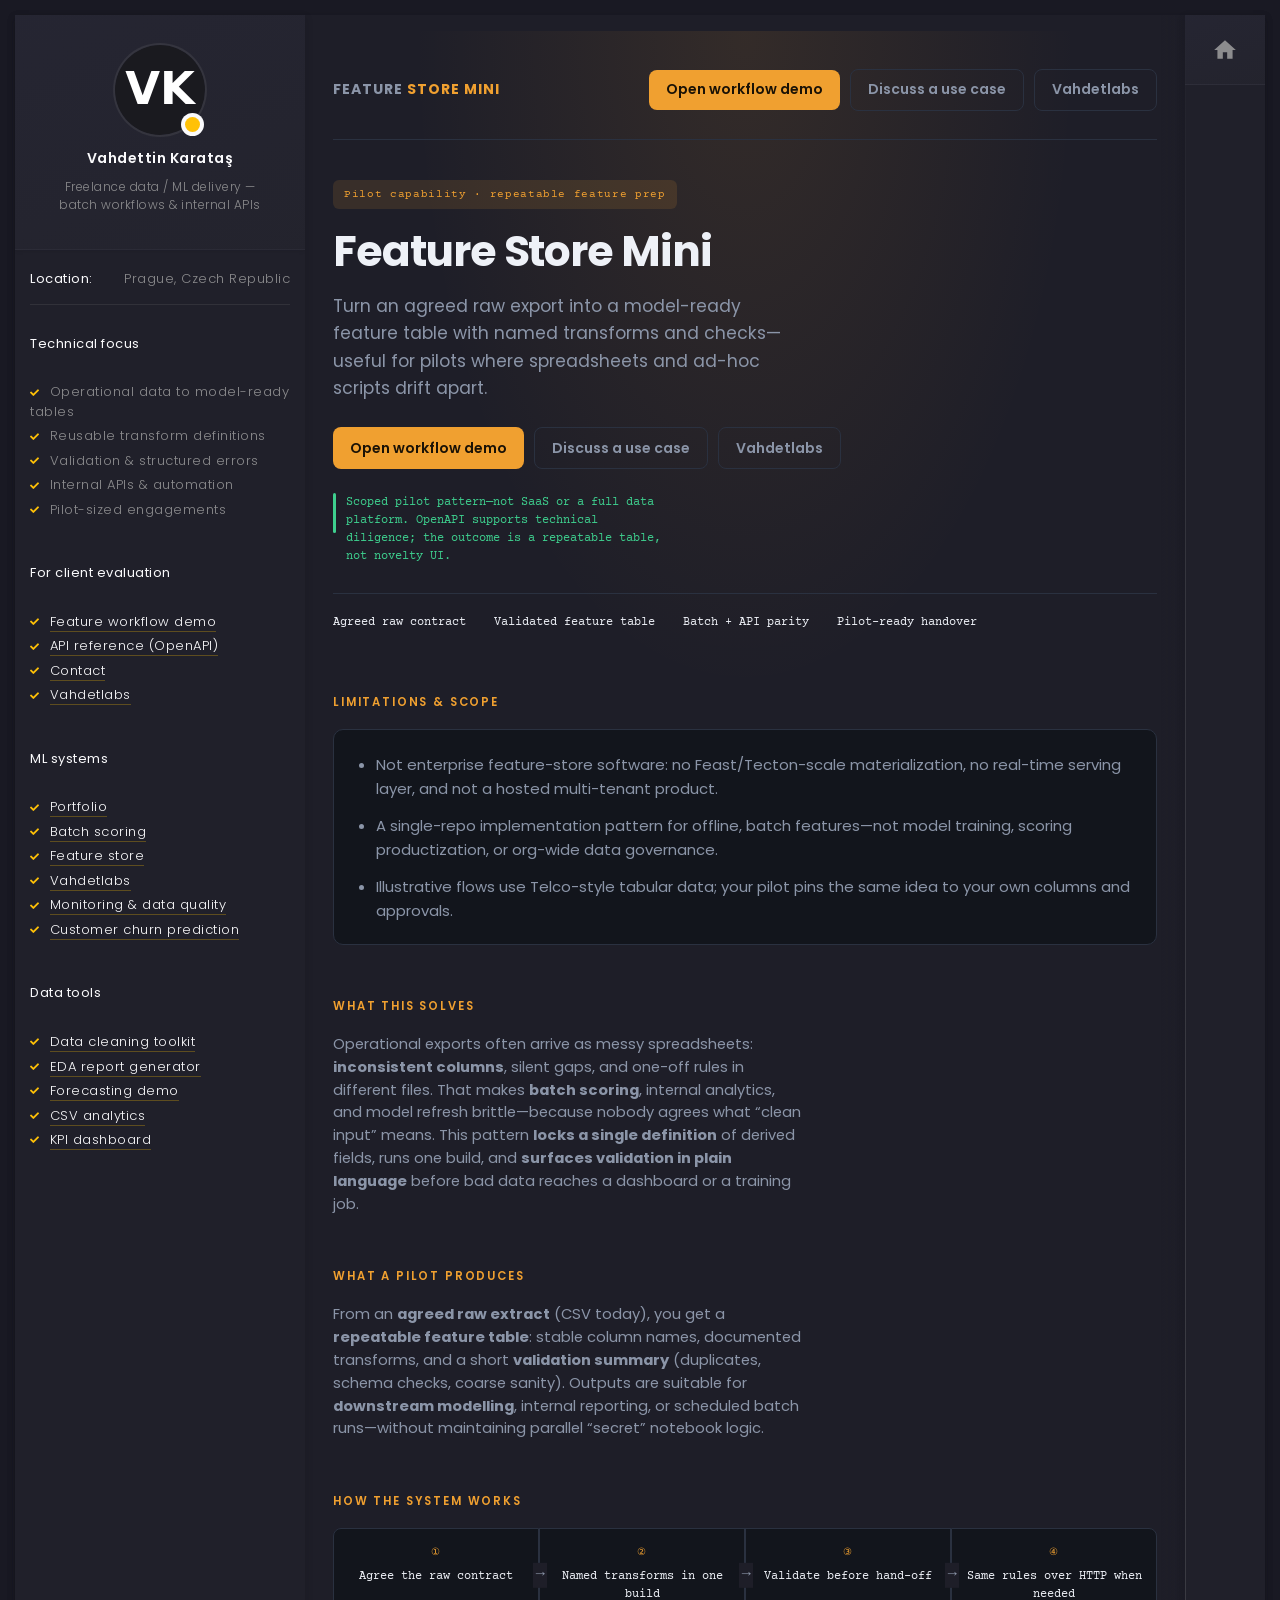
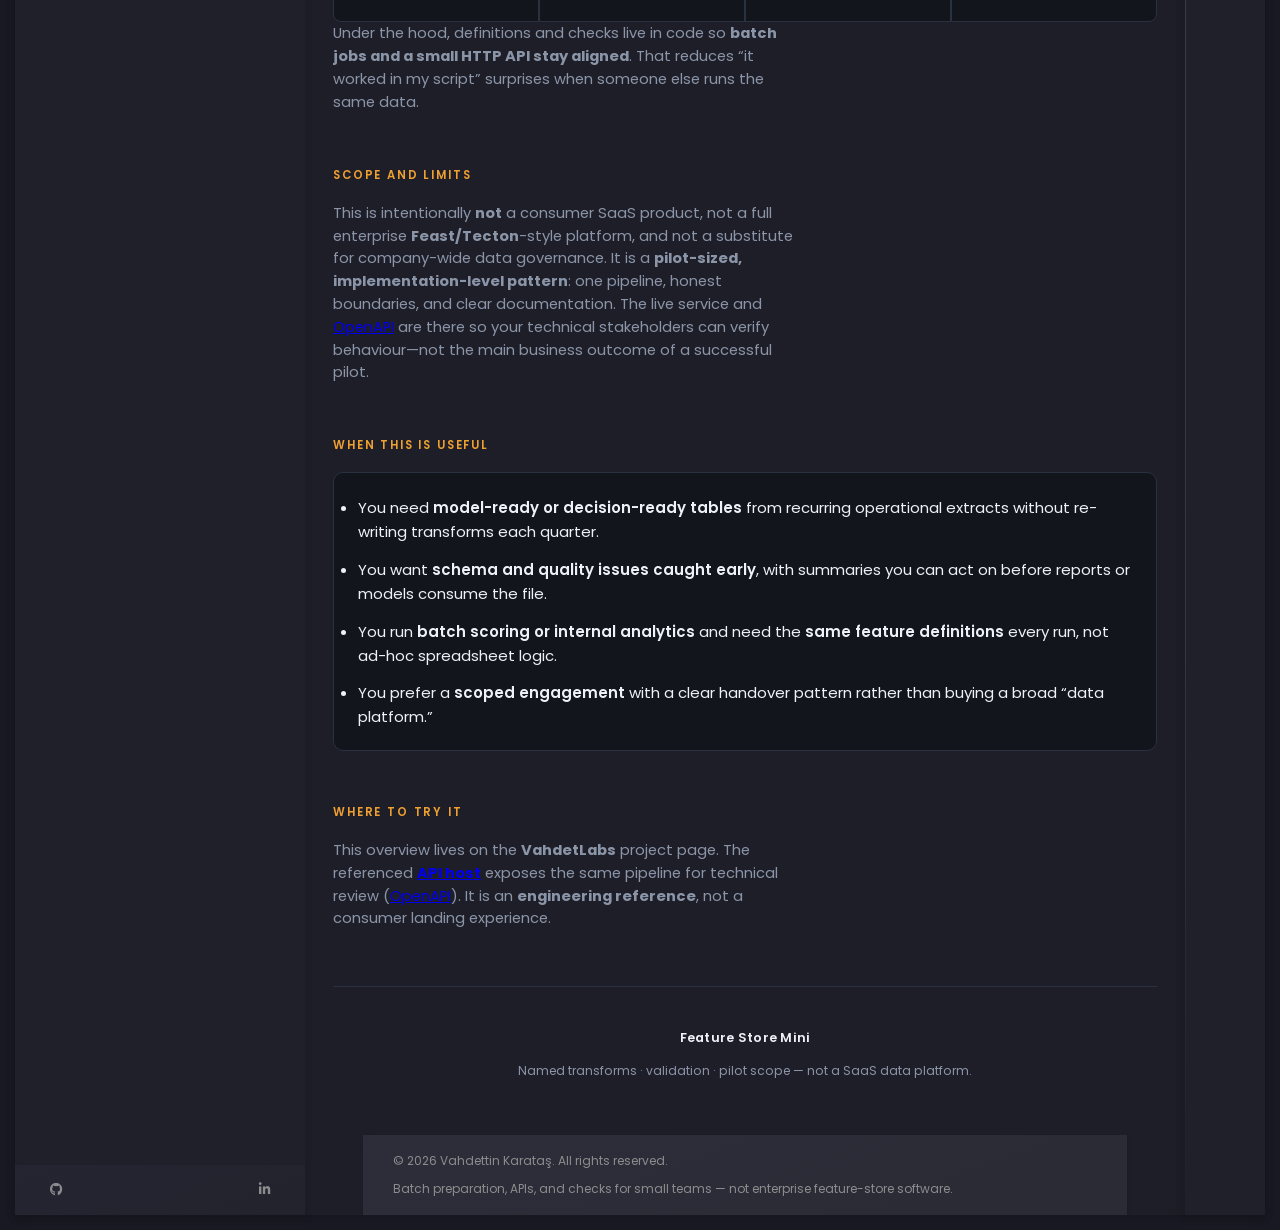
==== commit bdfbde20: "u3" ====
--- a/layout-shell-commercial/index.html
+++ b/layout-shell-commercial/index.html
@@ -3,9 +3,9 @@
 <head>
   <meta charset="UTF-8">
   <meta name="viewport" content="width=device-width, initial-scale=1">
-  <meta name="description" content="Batch feature pipeline with a shared definition registry, pandas transforms, validation checks, FastAPI catalog and transform endpoint, and pytest CI.">
+  <meta name="description" content="Pilot-sized pattern: turn agreed operational exports into validated, model-ready feature tables with one build path—honest scope, no enterprise feature-store claims.">
   <meta name="theme-color" content="#191923">
-  <title>Feature Store Mini — batch feature workflow</title>
+  <title>Feature Store Mini — pilot feature-prep pattern</title>
   <base id="shellAssetBase" href="/layout-shell/">
   <script>
   (function () {
@@ -36,7 +36,7 @@
           <div class="art-header">
             <div class="art-avatar">
               <a href="https://vahdetlabs.com/" class="art-avatar-curtain">
-                <img src="https://vahdetkaratas.com/img/face-1.jpg" alt="Vahdettin Karataş" width="90" height="90">
+                <img src="/layout-shell/favicon.svg" alt="Vahdettin Karataş" width="90" height="90">
                 <i class="fas fa-expand" aria-hidden="true"></i>
               </a>
               <div class="art-lamp-light">
@@ -71,14 +71,23 @@
             <div class="art-knowledge-block p-30-15">
               <h6 class="mb-15">For client evaluation</h6>
               <ul class="art-knowledge-list p-15-0">
-                <li><a href="https://features.vahdetkaratas.com/" target="_blank" rel="noopener noreferrer">Feature workflow demo</a></li>
-<li><a href="https://features.vahdetkaratas.com/docs" target="_blank" rel="noopener noreferrer">API reference (OpenAPI)</a></li>
+                <li><a href="https://features.vahdetlabs.com/" target="_blank" rel="noopener noreferrer">Feature workflow demo</a></li>
+<li><a href="https://features.vahdetlabs.com/docs" target="_blank" rel="noopener noreferrer">API reference (OpenAPI)</a></li>
 <li><a href="https://vahdetlabs.com/contact" target="_blank" rel="noopener noreferrer">Contact</a></li>
 <li><a href="https://vahdetlabs.com/" target="_blank" rel="noopener noreferrer">Vahdetlabs</a></li>
               </ul>
             </div>
 
-            <div class="art-knowledge-block p-30-15"><h6 class="mb-15">Related</h6><ul class="art-knowledge-list p-15-0"><li><a href="https://vahdetlabs.com/" target="_blank" rel="noopener noreferrer">Vahdetlabs</a></li></ul></div>
+            <div class="art-knowledge-block p-30-15"><h6 class="mb-15">ML systems</h6><ul class="art-knowledge-list p-15-0"><li><a href="https://vahdetkaratas.com/portfolio" target="_blank" rel="noopener noreferrer">Portfolio</a></li>
+<li><a href="https://batch-scoring.vahdetlabs.com/" target="_blank" rel="noopener noreferrer">Batch scoring</a></li>
+<li><a href="https://feature-store.vahdetlabs.com/" target="_blank" rel="noopener noreferrer">Feature store</a></li>
+<li><a href="https://vahdetlabs.com/" target="_blank" rel="noopener noreferrer">Vahdetlabs</a></li>
+<li><a href="https://monitoring.vahdetlabs.com/" target="_blank" rel="noopener noreferrer">Monitoring &amp; data quality</a></li>
+<li><a href="https://churn.vahdetlabs.com/" target="_blank" rel="noopener noreferrer">Customer churn prediction</a></li></ul></div><div class="art-knowledge-block p-30-15"><h6 class="mb-15">Data tools</h6><ul class="art-knowledge-list p-15-0"><li><a href="https://data-cleaning.vahdetlabs.com/" target="_blank" rel="noopener noreferrer">Data cleaning toolkit</a></li>
+<li><a href="https://eda-report.vahdetlabs.com/" target="_blank" rel="noopener noreferrer">EDA report generator</a></li>
+<li><a href="https://forecasting.vahdetlabs.com/" target="_blank" rel="noopener noreferrer">Forecasting demo</a></li>
+<li><a href="https://ai-analysis.vahdetlabs.com/" target="_blank" rel="noopener noreferrer">CSV analytics</a></li>
+<li><a href="https://kpi-dashboard.vahdetlabs.com/" target="_blank" rel="noopener noreferrer">KPI dashboard</a></li></ul></div>
           </div>
 
           <div class="art-ls-social">
@@ -100,7 +109,7 @@
                   <header>
                     <div class="logo" id="top">Feature <span>store mini</span></div>
                     <div class="nav-actions">
-                      <a class="btn btn-primary" href="https://features.vahdetkaratas.com/" target="_blank" rel="noopener noreferrer">Open workflow demo</a>
+                      <a class="btn btn-primary" href="https://features.vahdetlabs.com/" target="_blank" rel="noopener noreferrer">Open workflow demo</a>
 <a class="btn btn-ghost" href="https://vahdetlabs.com/contact" target="_blank" rel="noopener noreferrer">Discuss a use case</a>
 <a class="btn btn-ghost" href="https://vahdetlabs.com/" target="_blank" rel="noopener noreferrer">Vahdetlabs</a>
                     </div>
@@ -112,112 +121,93 @@
                       <h1>Feature Store Mini</h1>
                       <p class="hero-lead">Turn an agreed raw export into a model-ready feature table with named transforms and checks—useful for pilots where spreadsheets and ad-hoc scripts drift apart.</p>
                       <div class="hero-cta">
-                        <a class="btn btn-primary" href="https://features.vahdetkaratas.com/" target="_blank" rel="noopener noreferrer">Open workflow demo</a>
+                        <a class="btn btn-primary" href="https://features.vahdetlabs.com/" target="_blank" rel="noopener noreferrer">Open workflow demo</a>
 <a class="btn btn-ghost" href="https://vahdetlabs.com/contact" target="_blank" rel="noopener noreferrer">Discuss a use case</a>
 <a class="btn btn-ghost" href="https://vahdetlabs.com/" target="_blank" rel="noopener noreferrer">Vahdetlabs</a>
                       </div>
-                      <p class="hero-note">Framed as workflow discipline, not a replacement for enterprise feature platforms. Live demo and API docs reflect the same shipped code.</p>
+                      <p class="hero-note">Scoped pilot pattern—not SaaS or a full data platform. OpenAPI supports technical diligence; the outcome is a repeatable table, not novelty UI.</p>
                       <div class="metrics" aria-label="Project facts">
-                        <div><span>Python · pandas</span></div>
-<div><span>pytest · GitHub Actions</span></div>
-<div><span>FastAPI · OpenAPI</span></div>
-<div><span>Offline batch only</span></div>
+                        <div><span>Agreed raw contract</span></div>
+<div><span>Validated feature table</span></div>
+<div><span>Batch + API parity</span></div>
+<div><span>Pilot-ready handover</span></div>
                       </div>
                     </section>
 
-                    <section id="scope" aria-labelledby="h-scope"><h2 id="h-scope">Limitations &amp; scope</h2><div class="pitch"><ul><li>Not an online feature store: no point-in-time joins, no real-time serving layer, no Feast/Tecton-scale materialization.</li>
-<li>Scope is a single-repo pattern for consistent offline features and reviewable validation—not training or model hosting.</li>
-<li>Demo raw schema is Telco-style tabular data; production would swap the same pattern for your own column contract.</li></ul></div></section>
-
-                    <section class="proj-section" id="overview">
-  <h2>Overview</h2>
-  <p class="proj-section-intro">
-    The repo implements a single <strong>build entrypoint</strong> that reads a raw CSV (synthetic sample included), applies registered column transforms, and writes a feature table. A compact <strong>validation</strong> pass runs on the result so duplicates, schema gaps, and coarse sanity issues surface as structured summaries—suitable for logs or JSON responses.
-  </p>
-</section>
-
-<section class="proj-section" id="workflow">
-  <h2>Workflow</h2>
+                    <section id="scope" aria-labelledby="h-scope"><h2 id="h-scope">Limitations &amp; scope</h2><div class="pitch"><ul><li>Not enterprise feature-store software: no Feast/Tecton-scale materialization, no real-time serving layer, and not a hosted multi-tenant product.</li>
+<li>A single-repo implementation pattern for offline, batch features—not model training, scoring productization, or org-wide data governance.</li>
+<li>Illustrative flows use Telco-style tabular data; your pilot pins the same idea to your own columns and approvals.</li></ul></div></section>
+
+                    <section class="proj-section" id="solves">
+  <h2>What this solves</h2>
+  <p class="proj-section-intro">
+    Operational exports often arrive as messy spreadsheets: <strong>inconsistent columns</strong>, silent gaps, and one-off rules in different files. That makes <strong>batch scoring</strong>, internal analytics, and model refresh brittle—because nobody agrees what “clean input” means. This pattern <strong>locks a single definition</strong> of derived fields, runs one build, and <strong>surfaces validation in plain language</strong> before bad data reaches a dashboard or a training job.
+  </p>
+</section>
+
+<section class="proj-section" id="pilot-produces">
+  <h2>What a pilot produces</h2>
+  <p class="proj-section-intro">
+    From an <strong>agreed raw extract</strong> (CSV today), you get a <strong>repeatable feature table</strong>: stable column names, documented transforms, and a short <strong>validation summary</strong> (duplicates, schema checks, coarse sanity). Outputs are suitable for <strong>downstream modelling</strong>, internal reporting, or scheduled batch runs—without maintaining parallel “secret” notebook logic.
+  </p>
+</section>
+
+<section class="proj-section" id="how-it-works">
+  <h2>How the system works</h2>
   <div class="pipeline-wrap">
     <div class="pipeline" role="list">
       <div class="pipe-step" role="listitem">
         <span class="step-label">①</span>
-        <span class="step-name">Define in registry</span>
+        <span class="step-name">Agree the raw contract</span>
       </div>
       <div class="pipe-step" role="listitem">
         <span class="step-label">②</span>
-        <span class="step-name">Single build step</span>
+        <span class="step-name">Named transforms in one build</span>
       </div>
       <div class="pipe-step" role="listitem">
         <span class="step-label">③</span>
-        <span class="step-name">Validate output</span>
+        <span class="step-name">Validate before hand-off</span>
       </div>
       <div class="pipe-step" role="listitem">
         <span class="step-label">④</span>
-        <span class="step-name">Same logic via FastAPI</span>
+        <span class="step-name">Same rules over HTTP when needed</span>
       </div>
     </div>
   </div>
   <p class="proj-section-intro">
-    Transforms and validation code live under <code>src/features</code> and <code>src/validation</code>. The CLI entry is <code>python -m src.pipeline.build_feature_table</code>; HTTP callers use <code>POST /demo/transform</code> with the same engine.
-  </p>
-</section>
-
-<section class="proj-section" id="features">
-  <h2>Engineered outputs</h2>
-  <p class="proj-section-intro">Eight derived columns plus <code>customer_id</code> (names in code: <code>definitions.py</code>):</p>
+    Under the hood, definitions and checks live in code so <strong>batch jobs and a small HTTP API stay aligned</strong>. That reduces “it worked in my script” surprises when someone else runs the same data.
+  </p>
+</section>
+
+<section class="proj-section" id="scope-limits">
+  <h2>Scope and limits</h2>
+  <p class="proj-section-intro">
+    This is intentionally <strong>not</strong> a consumer SaaS product, not a full enterprise <strong>Feast/Tecton</strong>-style platform, and not a substitute for company-wide data governance. It is a <strong>pilot-sized, implementation-level pattern</strong>: one pipeline, honest boundaries, and clear documentation. The live service and <a href="https://features.vahdetlabs.com/docs" target="_blank" rel="noopener noreferrer">OpenAPI</a> are there so your technical stakeholders can verify behaviour—not the main business outcome of a successful pilot.
+  </p>
+</section>
+
+<section class="proj-section" id="when-useful">
+  <h2>When this is useful</h2>
   <ul class="pitch">
-    <li><code>num_active_services</code> — count of active service flags</li>
-    <li><code>is_long_term_contract</code> — contract term bucket</li>
-    <li><code>monthly_charge_band</code> — Low / Medium / High from monthly charge</li>
-    <li><code>charge_per_tenure</code> — ratio with safe handling when tenure is zero</li>
-    <li><code>has_tech_support</code>, <code>is_fiber_user</code>, <code>has_streaming_bundle</code> — boolean signals</li>
-    <li><code>feature_version</code> — constant version string for the build</li>
+    <li>You need <strong>model-ready or decision-ready tables</strong> from recurring operational extracts without re-writing transforms each quarter.</li>
+    <li>You want <strong>schema and quality issues caught early</strong>, with summaries you can act on before reports or models consume the file.</li>
+    <li>You run <strong>batch scoring or internal analytics</strong> and need the <strong>same feature definitions</strong> every run, not ad-hoc spreadsheet logic.</li>
+    <li>You prefer a <strong>scoped engagement</strong> with a clear handover pattern rather than buying a broad “data platform.”</li>
   </ul>
 </section>
 
-<section class="proj-section" id="stack">
-  <h2>Tech stack</h2>
-  <div class="stack" role="list">
-    <span class="tag">Python 3.11–3.12 (CI)</span>
-    <span class="tag">pandas</span>
-    <span class="tag">pytest</span>
-    <span class="tag">FastAPI + OpenAPI</span>
-    <span class="tag">GitHub Actions</span>
-  </div>
-  <p class="proj-section-intro">No Streamlit dashboard in repo; interaction is CLI, HTTP upload to <code>/demo/transform</code>, or Swagger.</p>
-</section>
-
 <section class="proj-section" id="deployment">
-  <h2>Deployment / live interface</h2>
-  <p class="proj-section-intro">
-    Canonical service: <strong><a href="https://features.vahdetkaratas.com/" target="_blank" rel="noopener noreferrer">features.vahdetkaratas.com</a></strong>. The app serves <code>GET /</code> when a static UI bundle is deployed under <code>layout-shell/</code>; JSON endpoints and <code>/docs</code> do not depend on that UI. Typical VPS path: install dependencies, run Uvicorn against <code>src.api.main:app</code>, reverse-proxy TLS. Docker is not defined in-repo; a thin image wrapping the same command is enough if you add one later.
-  </p>
-</section>
-
-<section class="proj-section" id="limitations">
-  <h2>Limitations</h2>
-  <ul class="pitch">
-    <li>No online feature store: no point-in-time joins, real-time serving layer, or Feast/Tecton-style materialization.</li>
-    <li>In scope: one-repo pattern for consistent offline features and reviewable validation—not model hosting or training orchestration.</li>
-    <li>Sample raw data is synthetic Telco-style tabular CSV; a real deployment swaps the same contracts for your schema.</li>
-  </ul>
-</section>
-
-<section class="proj-section" id="why">
-  <h2>Why this project</h2>
-  <div class="pitch">
-    <p>
-      It demonstrates <strong>where features come from</strong> and how to keep <strong>batch scoring or retraining</strong> aligned with the same transforms—without claiming a full hosted feature platform. Good fit for code review: small surface, explicit contracts, tests, and an honest limitations block.
-    </p>
-  </div>
+  <h2>Where to try it</h2>
+  <p class="proj-section-intro">
+    This overview lives on the <strong>VahdetLabs</strong> project page. The referenced <strong><a href="https://features.vahdetlabs.com/" target="_blank" rel="noopener noreferrer">API host</a></strong> exposes the same pipeline for technical review (<a href="https://features.vahdetlabs.com/docs" target="_blank" rel="noopener noreferrer">OpenAPI</a>). It is an <strong>engineering reference</strong>, not a consumer landing experience.
+  </p>
 </section>
 
                   </div>
 
                   <footer class="batch-project-footer">
                     <p class="name">Feature Store Mini</p>
-                    <p style="margin:0.35rem 0 0;font-size:0.76rem;">Batch pipeline · definition registry · validation · FastAPI</p>
+                    <p style="margin:0.35rem 0 0;font-size:0.76rem;">Named transforms · validation · pilot scope — not a SaaS data platform.</p>
                   </footer>
                 </div>
               </div>
@@ -232,9 +222,9 @@
           </main>
         </div>
 
-        <aside class="shell-rail" aria-label="Home">
+        <aside class="shell-rail" aria-label="VahdetLabs">
           <div class="shell-rail-header">
-            <a class="shell-rail-home" href="https://vahdetlabs.com/" id="shellHomeLink" title="Portfolio home" aria-label="Portfolio home">
+            <a class="shell-rail-home" href="https://vahdetlabs.com/" id="shellHomeLink" title="VahdetLabs home" aria-label="VahdetLabs home">
               <svg viewBox="0 0 24 24" aria-hidden="true" class="shell-rail-home-icon">
                 <path fill="currentColor" d="M10 20v-6h4v6h5v-8h3L12 3 2 12h3v8h5z"/>
               </svg>
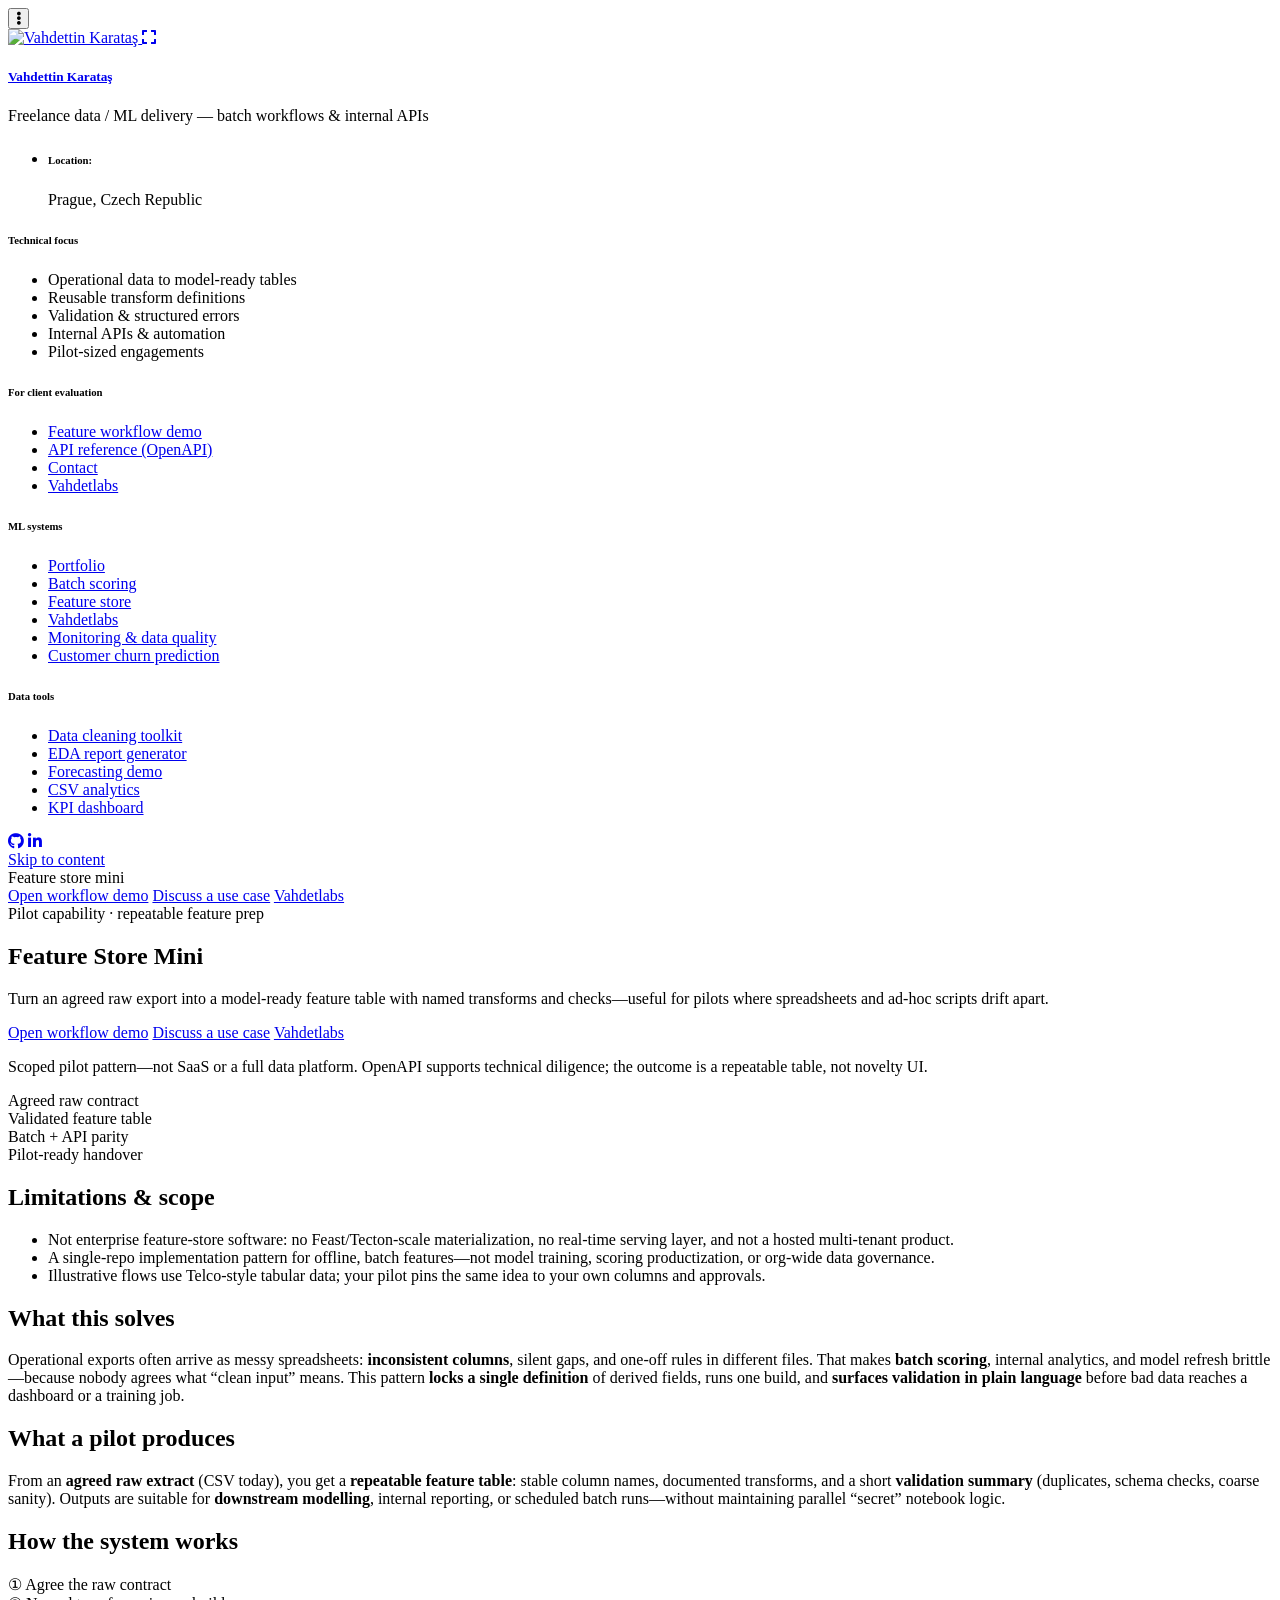
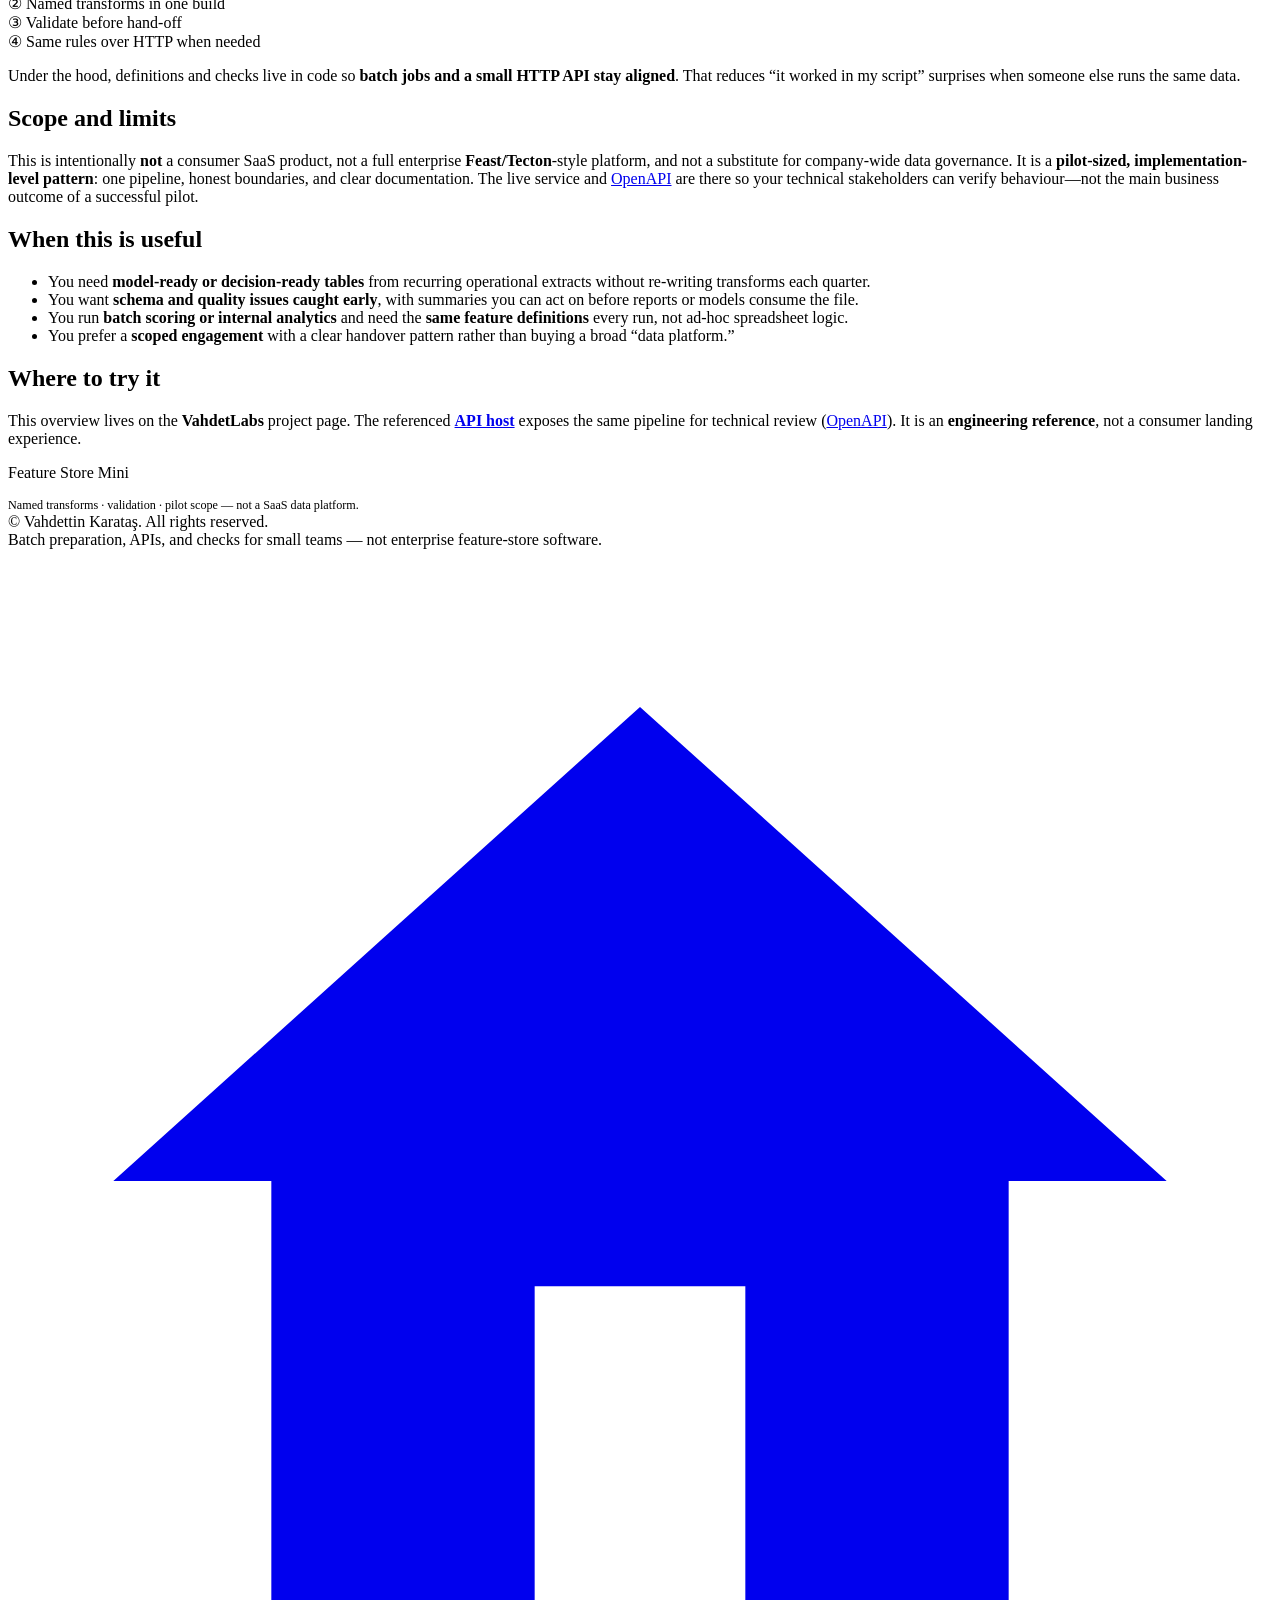
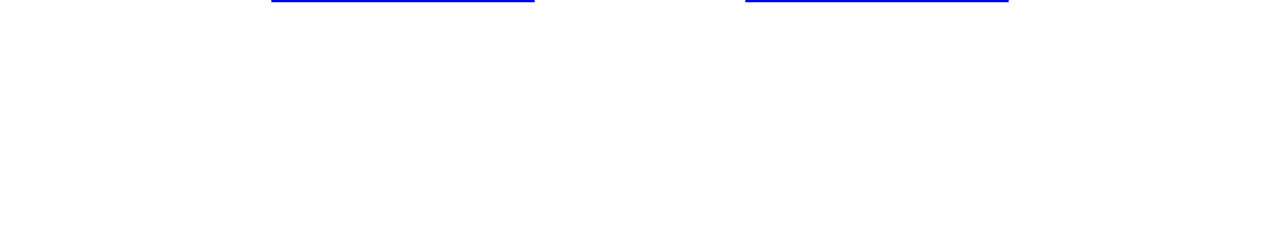
==== commit a7f0e291: "u4" ====
--- a/layout-shell-commercial/index.html
+++ b/layout-shell-commercial/index.html
@@ -6,7 +6,7 @@
   <meta name="description" content="Pilot-sized pattern: turn agreed operational exports into validated, model-ready feature tables with one build path—honest scope, no enterprise feature-store claims.">
   <meta name="theme-color" content="#191923">
   <title>Feature Store Mini — pilot feature-prep pattern</title>
-  <base id="shellAssetBase" href="/layout-shell/">
+  <base id="shellAssetBase" href="/">
   <script>
   (function () {
     var b = document.getElementById("shellAssetBase");
@@ -36,7 +36,7 @@
           <div class="art-header">
             <div class="art-avatar">
               <a href="https://vahdetlabs.com/" class="art-avatar-curtain">
-                <img src="/layout-shell/favicon.svg" alt="Vahdettin Karataş" width="90" height="90">
+                <img src="/favicon.svg" alt="Vahdettin Karataş" width="90" height="90">
                 <i class="fas fa-expand" aria-hidden="true"></i>
               </a>
               <div class="art-lamp-light">
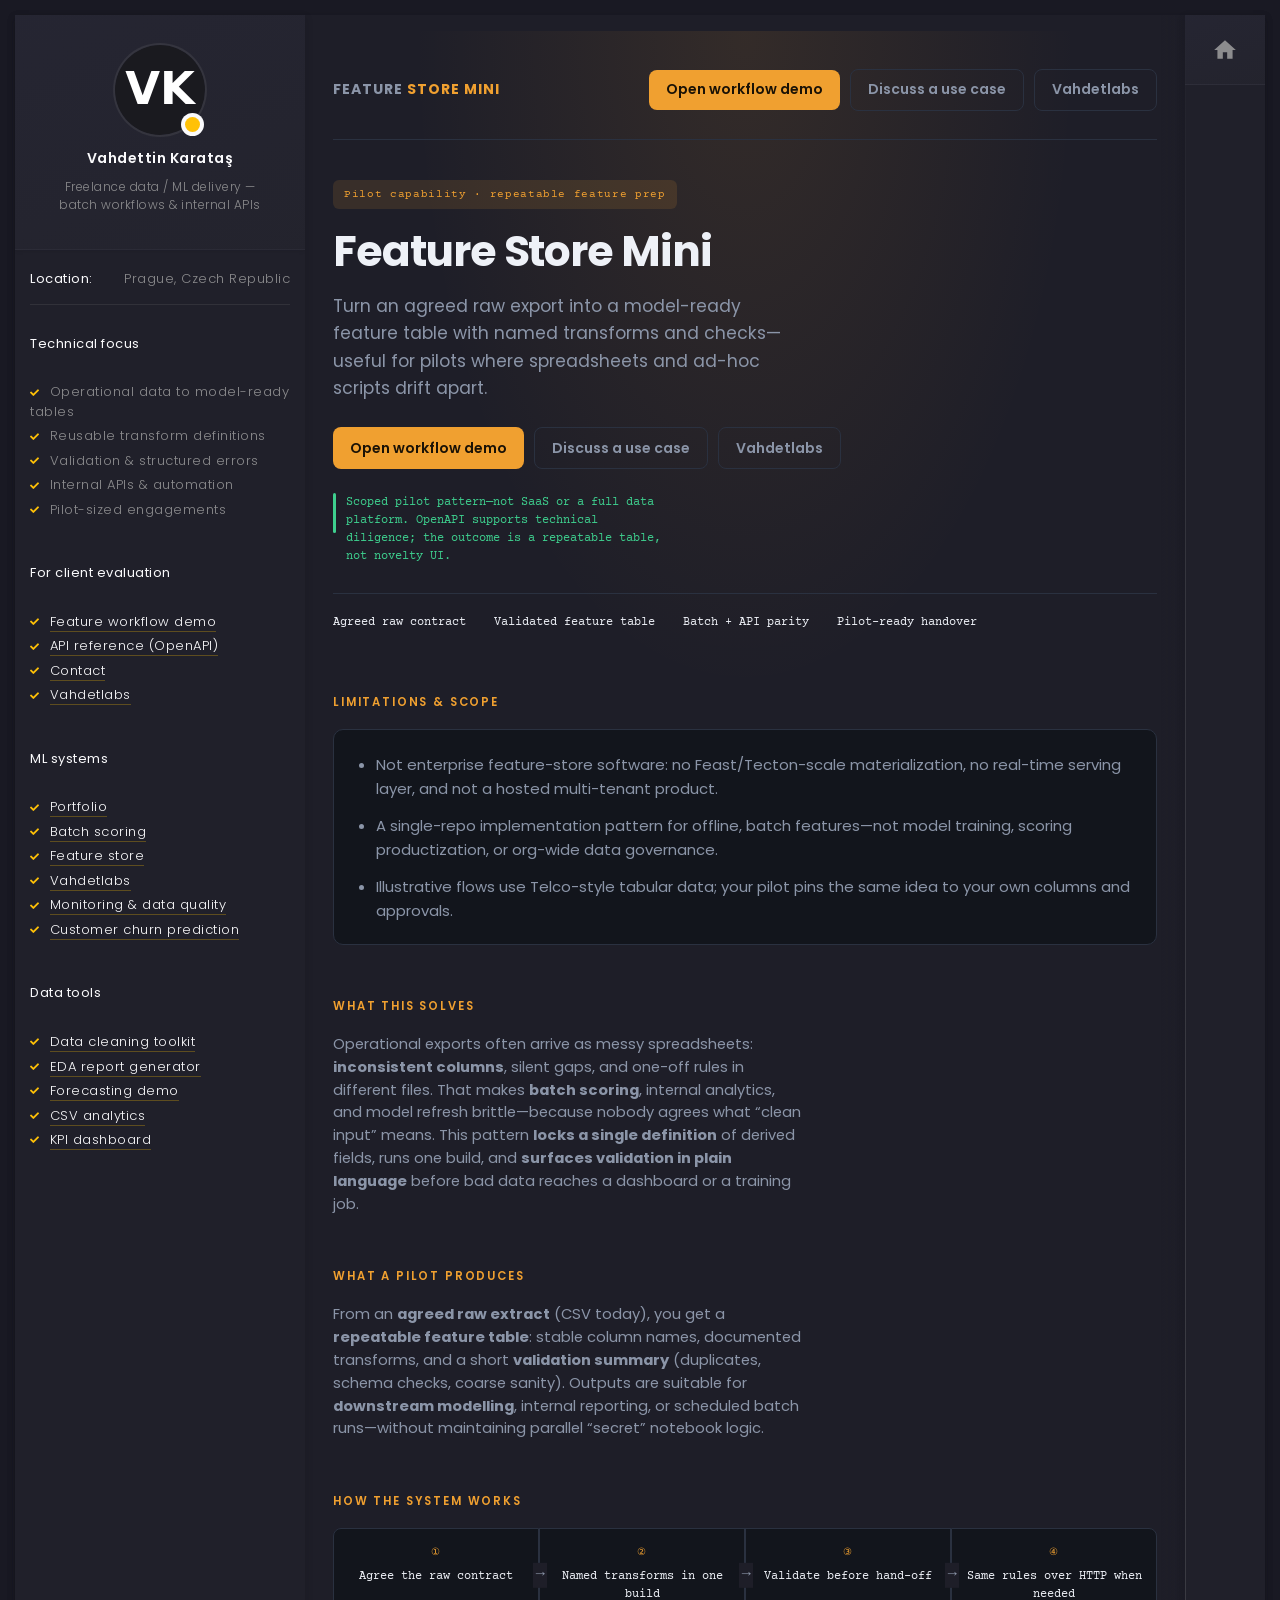
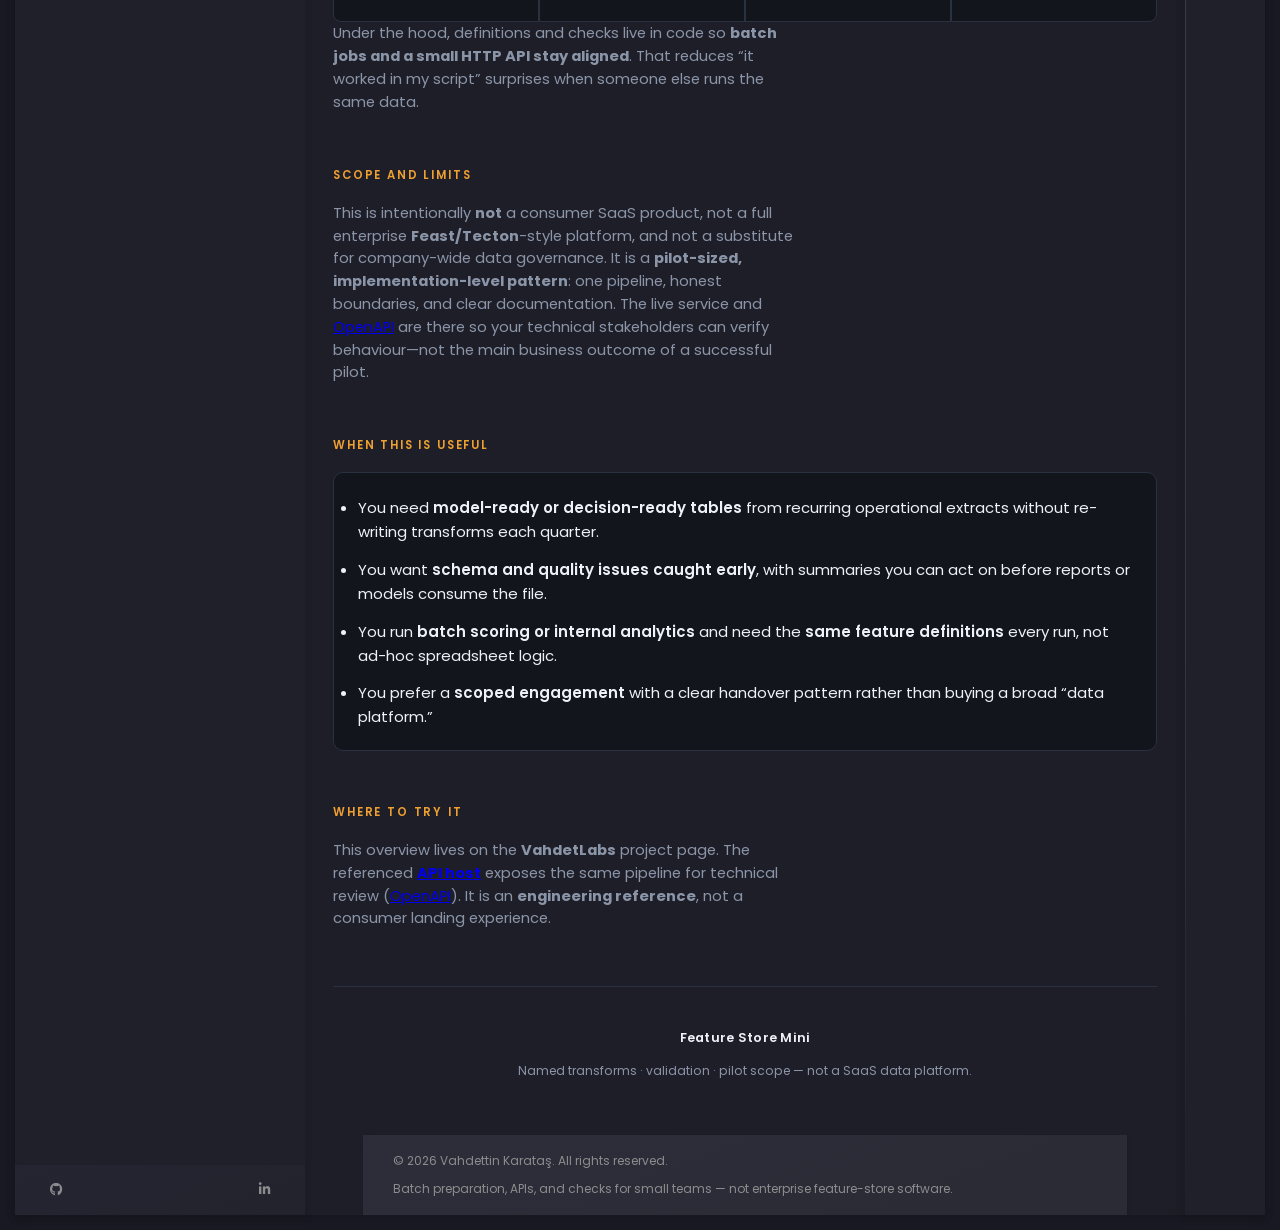
==== commit e712d322: "s1 Co-authored-by: Cursor <cursoragent@cursor.com>" ====
--- a/layout-shell-commercial/index.html
+++ b/layout-shell-commercial/index.html
@@ -6,13 +6,6 @@
   <meta name="description" content="Pilot-sized pattern: turn agreed operational exports into validated, model-ready feature tables with one build path—honest scope, no enterprise feature-store claims.">
   <meta name="theme-color" content="#191923">
   <title>Feature Store Mini — pilot feature-prep pattern</title>
-  <base id="shellAssetBase" href="/">
-  <script>
-  (function () {
-    var b = document.getElementById("shellAssetBase");
-    if (b && location.protocol === "file:") b.href = "./";
-  })();
-  </script>
   <link rel="icon" href="favicon.svg" type="image/svg+xml">
   <link rel="shortcut icon" href="favicon.svg" type="image/svg+xml">
   <link rel="preconnect" href="https://fonts.googleapis.com">
@@ -36,7 +29,7 @@
           <div class="art-header">
             <div class="art-avatar">
               <a href="https://vahdetlabs.com/" class="art-avatar-curtain">
-                <img src="/favicon.svg" alt="Vahdettin Karataş" width="90" height="90">
+                <img src="favicon.svg" alt="Vahdettin Karataş" width="90" height="90">
                 <i class="fas fa-expand" aria-hidden="true"></i>
               </a>
               <div class="art-lamp-light">
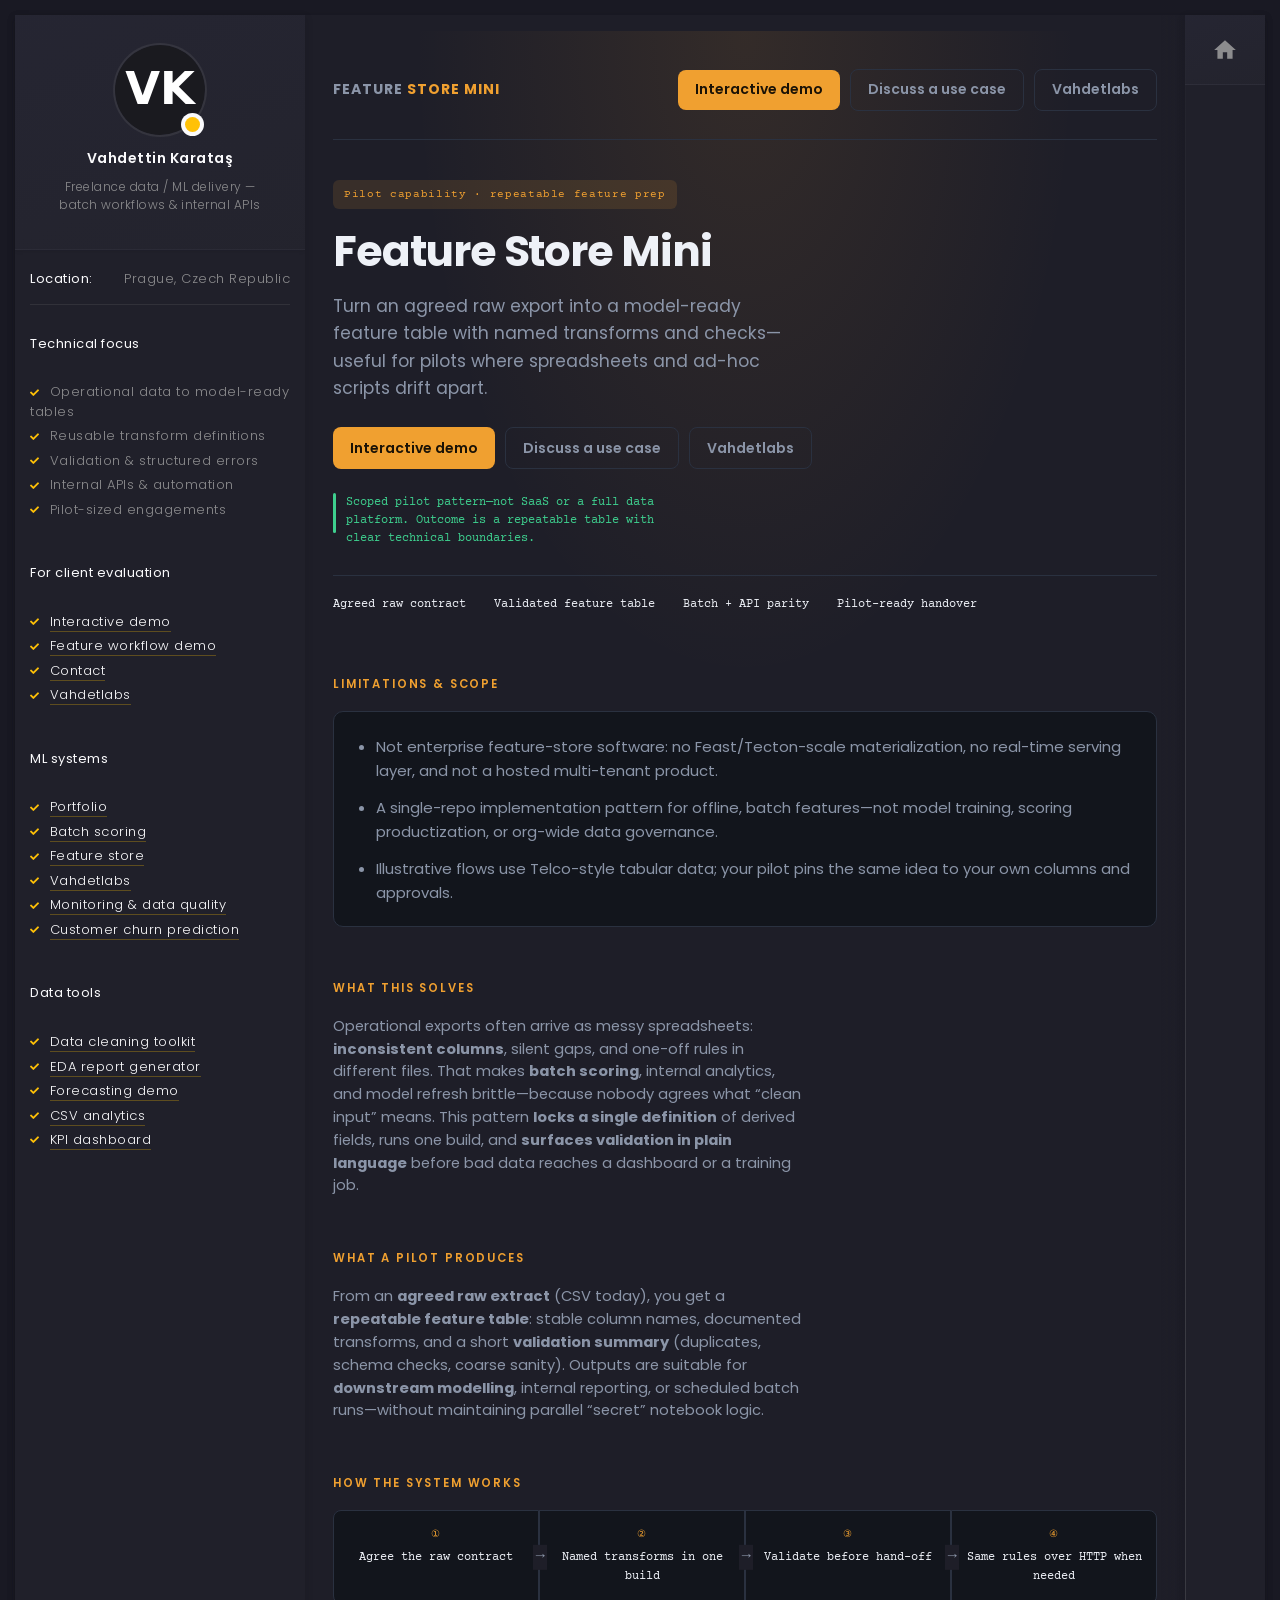
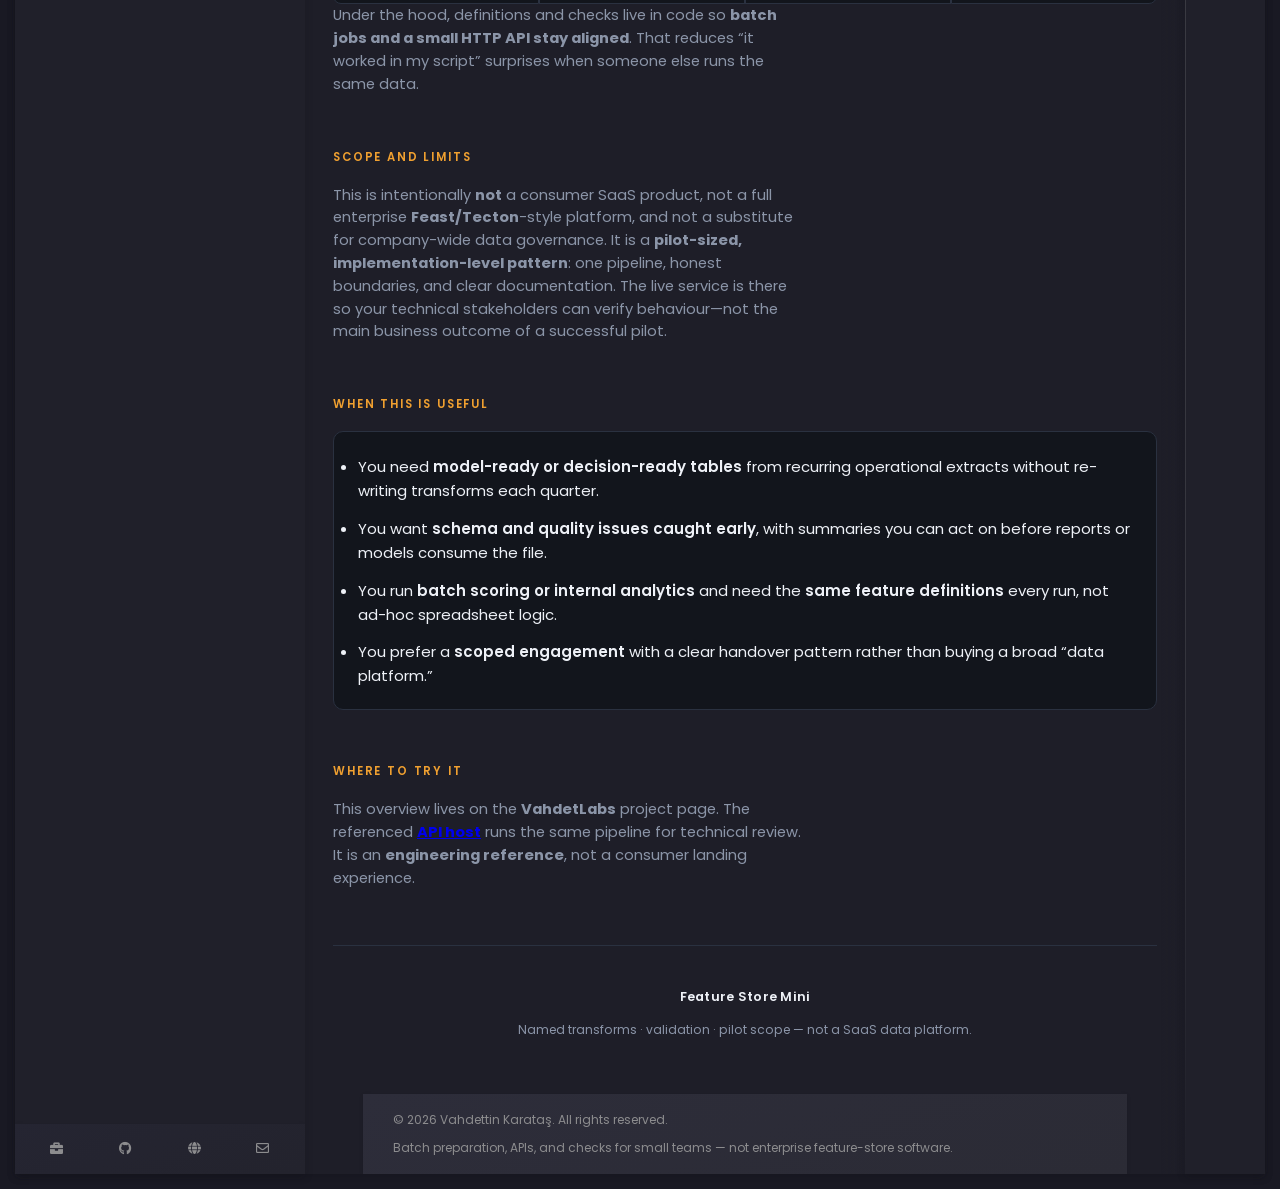
==== commit ede8fdb9: "s3" ====
--- a/layout-shell-commercial/index.html
+++ b/layout-shell-commercial/index.html
@@ -14,6 +14,7 @@
   <link rel="stylesheet" href="https://cdnjs.cloudflare.com/ajax/libs/font-awesome/5.15.4/css/all.min.css" crossorigin="anonymous" referrerpolicy="no-referrer">
   <link rel="stylesheet" href="shell.css">
   <link rel="stylesheet" href="demo-content.css">
+  
 </head>
 <body>
   <div class="shell-outer">
@@ -64,8 +65,8 @@
             <div class="art-knowledge-block p-30-15">
               <h6 class="mb-15">For client evaluation</h6>
               <ul class="art-knowledge-list p-15-0">
-                <li><a href="https://features.vahdetlabs.com/" target="_blank" rel="noopener noreferrer">Feature workflow demo</a></li>
-<li><a href="https://features.vahdetlabs.com/docs" target="_blank" rel="noopener noreferrer">API reference (OpenAPI)</a></li>
+                <li><a href="portfolio-demo.html">Interactive demo</a></li>
+<li><a href="https://features.vahdetlabs.com/" target="_blank" rel="noopener noreferrer">Feature workflow demo</a></li>
 <li><a href="https://vahdetlabs.com/contact" target="_blank" rel="noopener noreferrer">Contact</a></li>
 <li><a href="https://vahdetlabs.com/" target="_blank" rel="noopener noreferrer">Vahdetlabs</a></li>
               </ul>
@@ -84,8 +85,10 @@
           </div>
 
           <div class="art-ls-social">
-            <a href="https://github.com/vahdetkaratas" target="_blank" rel="noopener noreferrer" title="GitHub" aria-label="GitHub"><i class="fab fa-github" aria-hidden="true"></i></a>
-<a href="https://linkedin.com/in/vahdetkaratas" target="_blank" rel="noopener noreferrer" title="LinkedIn" aria-label="LinkedIn"><i class="fab fa-linkedin-in" aria-hidden="true"></i></a>
+            <a href="https://vahdetkaratas.com/portfolio" target="_blank" rel="noopener noreferrer" title="Portfolio" aria-label="Portfolio"><i class="fas fa-briefcase" aria-hidden="true"></i></a>
+<a href="https://github.com/vahdetkaratas" target="_blank" rel="noopener noreferrer" title="GitHub" aria-label="GitHub"><i class="fab fa-github" aria-hidden="true"></i></a>
+<a href="https://vahdetlabs.com/" target="_blank" rel="noopener noreferrer" title="Vahdetlabs" aria-label="Vahdetlabs"><i class="fas fa-globe" aria-hidden="true"></i></a>
+<a href="https://vahdetlabs.com/contact" target="_blank" rel="noopener noreferrer" title="Contact" aria-label="Contact"><i class="far fa-envelope" aria-hidden="true"></i></a>
           </div>
         </div>
       </div>
@@ -101,24 +104,27 @@
                 <div class="wrap">
                   <header>
                     <div class="logo" id="top">Feature <span>store mini</span></div>
-                    <div class="nav-actions">
-                      <a class="btn btn-primary" href="https://features.vahdetlabs.com/" target="_blank" rel="noopener noreferrer">Open workflow demo</a>
+                    <div class="batch-header-tools">
+                      
+                      <div class="nav-actions">
+                        <a class="btn btn-primary" href="portfolio-demo.html">Interactive demo</a>
 <a class="btn btn-ghost" href="https://vahdetlabs.com/contact" target="_blank" rel="noopener noreferrer">Discuss a use case</a>
 <a class="btn btn-ghost" href="https://vahdetlabs.com/" target="_blank" rel="noopener noreferrer">Vahdetlabs</a>
+                      </div>
                     </div>
                   </header>
 
                   <div id="main">
-                    <section class="hero">
+                                        <section class="hero">
                       <span class="hero-badge">Pilot capability · repeatable feature prep</span>
                       <h1>Feature Store Mini</h1>
                       <p class="hero-lead">Turn an agreed raw export into a model-ready feature table with named transforms and checks—useful for pilots where spreadsheets and ad-hoc scripts drift apart.</p>
                       <div class="hero-cta">
-                        <a class="btn btn-primary" href="https://features.vahdetlabs.com/" target="_blank" rel="noopener noreferrer">Open workflow demo</a>
+                        <a class="btn btn-primary" href="portfolio-demo.html">Interactive demo</a>
 <a class="btn btn-ghost" href="https://vahdetlabs.com/contact" target="_blank" rel="noopener noreferrer">Discuss a use case</a>
 <a class="btn btn-ghost" href="https://vahdetlabs.com/" target="_blank" rel="noopener noreferrer">Vahdetlabs</a>
                       </div>
-                      <p class="hero-note">Scoped pilot pattern—not SaaS or a full data platform. OpenAPI supports technical diligence; the outcome is a repeatable table, not novelty UI.</p>
+                      <p class="hero-note">Scoped pilot pattern—not SaaS or a full data platform. Outcome is a repeatable table with clear technical boundaries.</p>
                       <div class="metrics" aria-label="Project facts">
                         <div><span>Agreed raw contract</span></div>
 <div><span>Validated feature table</span></div>
@@ -131,6 +137,7 @@
 <li>A single-repo implementation pattern for offline, batch features—not model training, scoring productization, or org-wide data governance.</li>
 <li>Illustrative flows use Telco-style tabular data; your pilot pins the same idea to your own columns and approvals.</li></ul></div></section>
 
+
                     <section class="proj-section" id="solves">
   <h2>What this solves</h2>
   <p class="proj-section-intro">
@@ -175,7 +182,7 @@
 <section class="proj-section" id="scope-limits">
   <h2>Scope and limits</h2>
   <p class="proj-section-intro">
-    This is intentionally <strong>not</strong> a consumer SaaS product, not a full enterprise <strong>Feast/Tecton</strong>-style platform, and not a substitute for company-wide data governance. It is a <strong>pilot-sized, implementation-level pattern</strong>: one pipeline, honest boundaries, and clear documentation. The live service and <a href="https://features.vahdetlabs.com/docs" target="_blank" rel="noopener noreferrer">OpenAPI</a> are there so your technical stakeholders can verify behaviour—not the main business outcome of a successful pilot.
+    This is intentionally <strong>not</strong> a consumer SaaS product, not a full enterprise <strong>Feast/Tecton</strong>-style platform, and not a substitute for company-wide data governance. It is a <strong>pilot-sized, implementation-level pattern</strong>: one pipeline, honest boundaries, and clear documentation. The live service is there so your technical stakeholders can verify behaviour—not the main business outcome of a successful pilot.
   </p>
 </section>
 
@@ -192,7 +199,7 @@
 <section class="proj-section" id="deployment">
   <h2>Where to try it</h2>
   <p class="proj-section-intro">
-    This overview lives on the <strong>VahdetLabs</strong> project page. The referenced <strong><a href="https://features.vahdetlabs.com/" target="_blank" rel="noopener noreferrer">API host</a></strong> exposes the same pipeline for technical review (<a href="https://features.vahdetlabs.com/docs" target="_blank" rel="noopener noreferrer">OpenAPI</a>). It is an <strong>engineering reference</strong>, not a consumer landing experience.
+    This overview lives on the <strong>VahdetLabs</strong> project page. The referenced <strong><a href="https://features.vahdetlabs.com/" target="_blank" rel="noopener noreferrer">API host</a></strong> runs the same pipeline for technical review. It is an <strong>engineering reference</strong>, not a consumer landing experience.
   </p>
 </section>
 
--- a/layout-shell-commercial/demo-content.css
+++ b/layout-shell-commercial/demo-content.css
@@ -66,6 +66,15 @@
   padding: 1.35rem 0 1.75rem;
   border-bottom: 1px solid var(--border);
 }
+.batch-page header .batch-header-tools {
+  display: flex;
+  flex-wrap: wrap;
+  align-items: center;
+  justify-content: flex-end;
+  gap: 0.65rem;
+  flex: 1;
+  min-width: 0;
+}
 .batch-page .logo {
   font-weight: 700;
   font-size: 0.88rem;
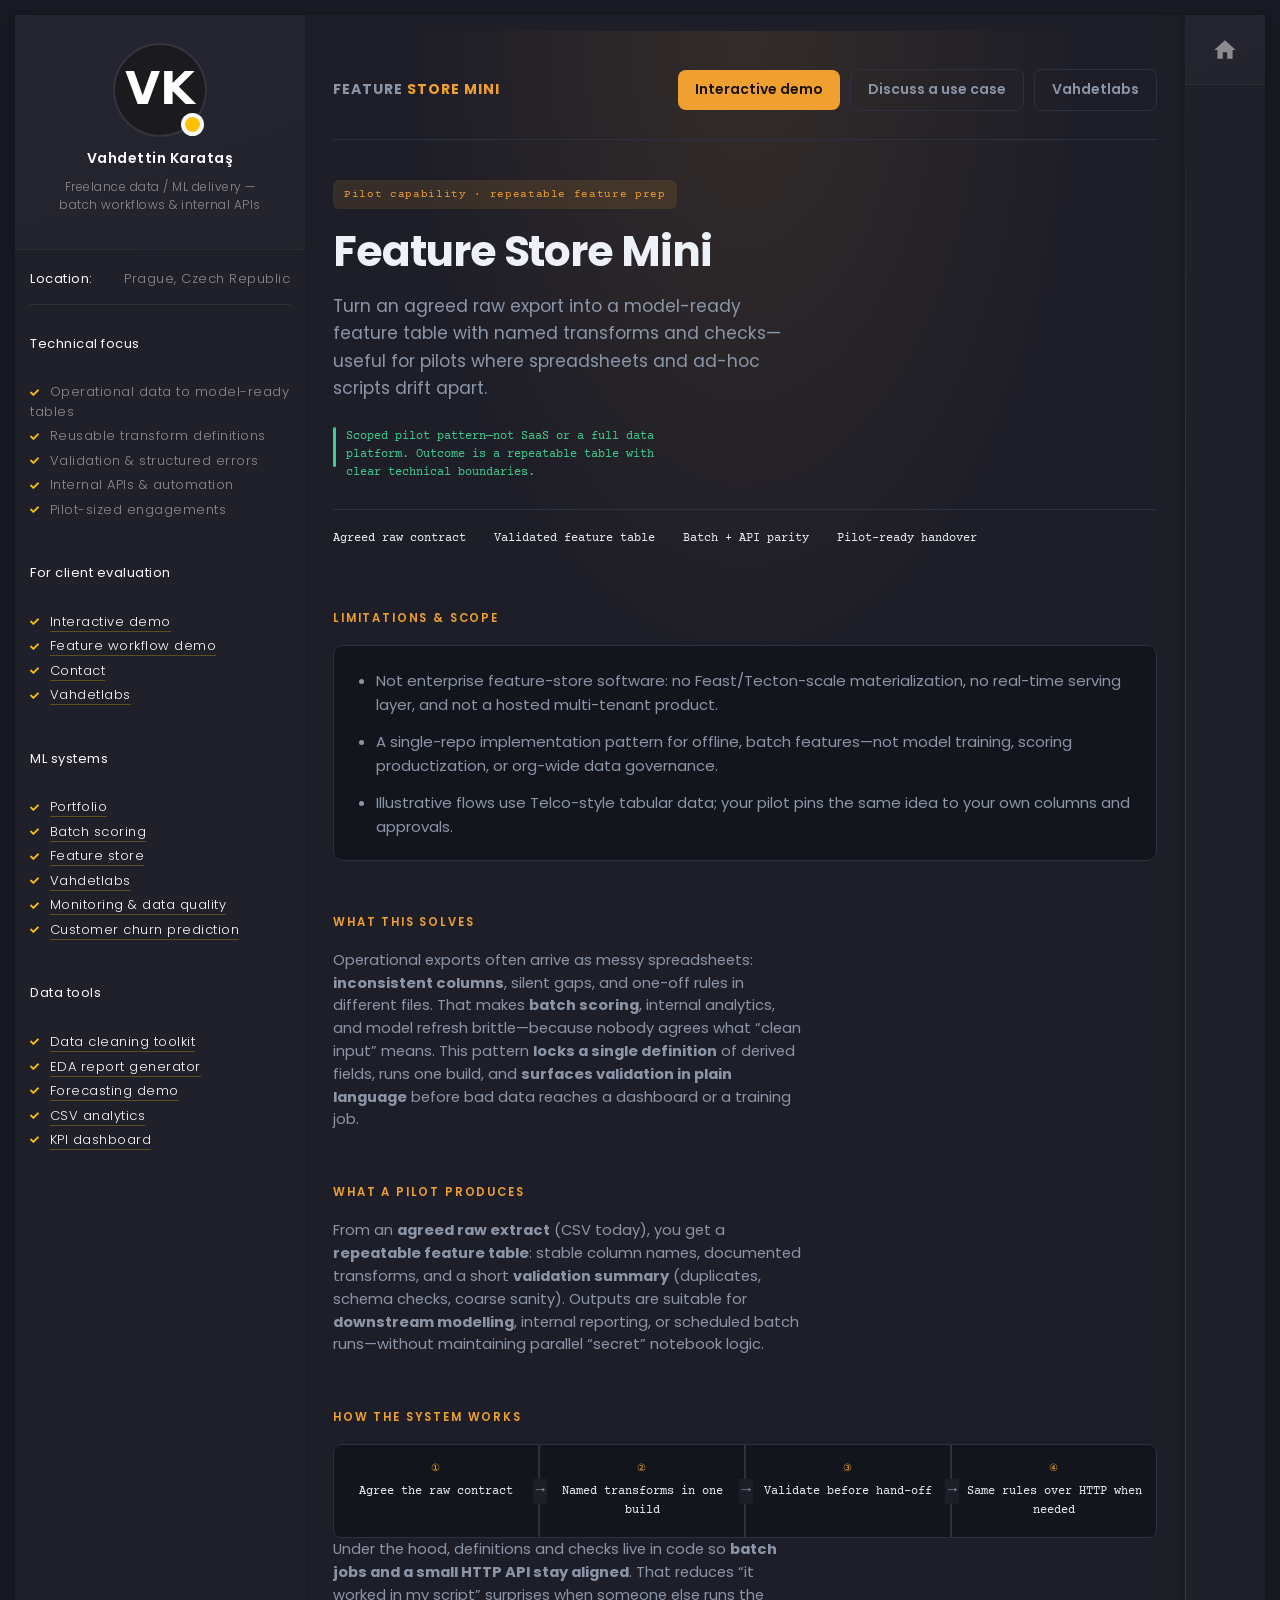
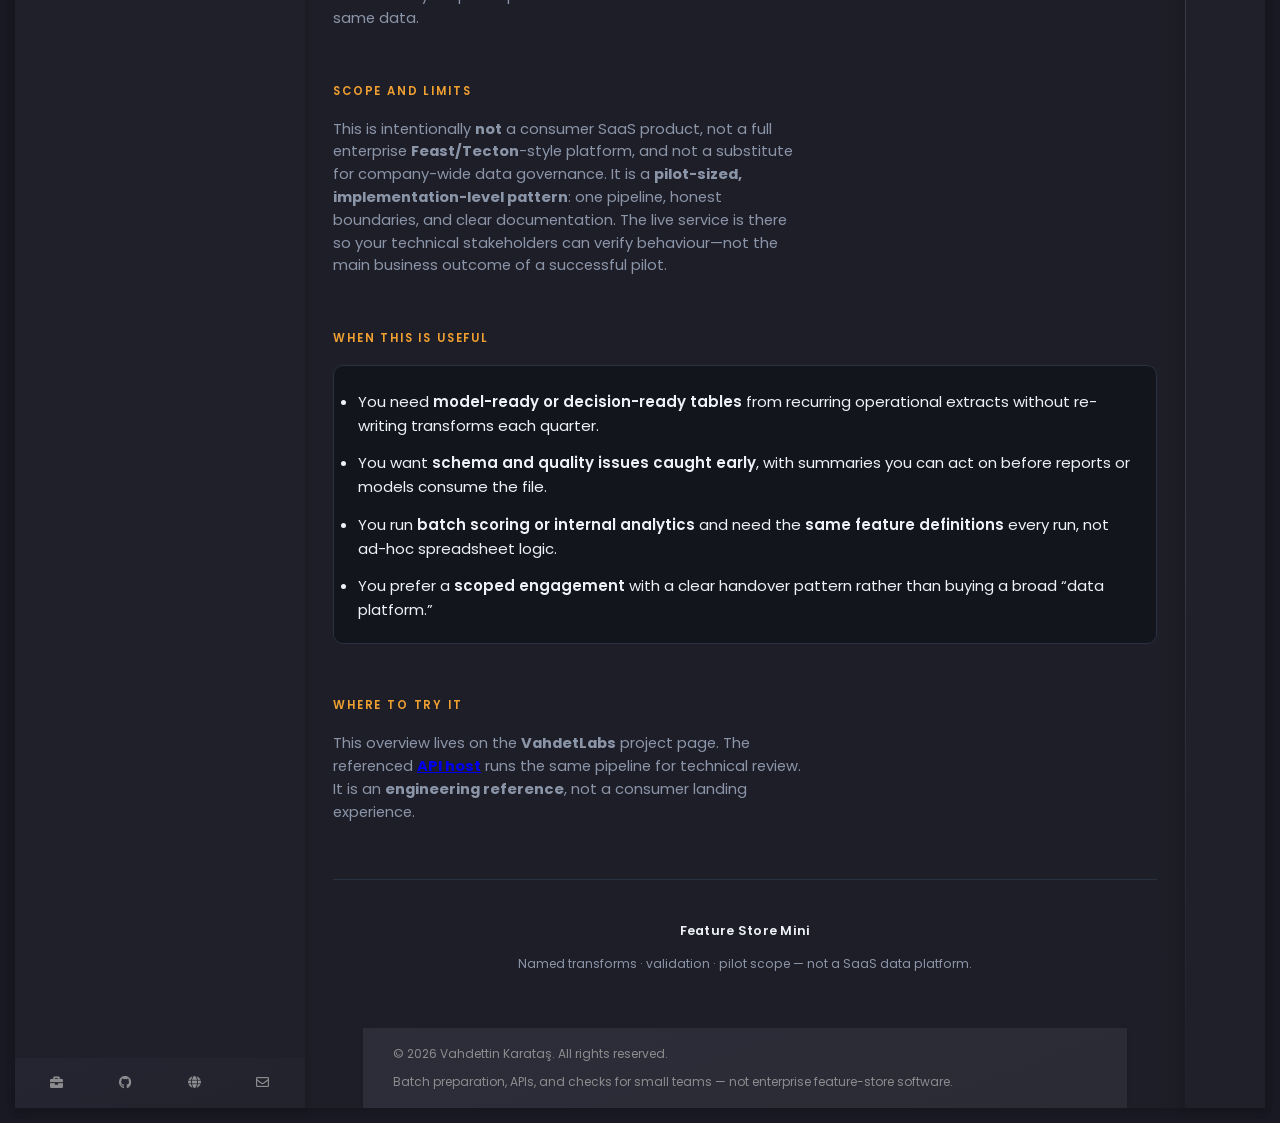
==== commit bad18ca6: "z1" ====
--- a/layout-shell-commercial/index.html
+++ b/layout-shell-commercial/index.html
@@ -119,11 +119,6 @@
                       <span class="hero-badge">Pilot capability · repeatable feature prep</span>
                       <h1>Feature Store Mini</h1>
                       <p class="hero-lead">Turn an agreed raw export into a model-ready feature table with named transforms and checks—useful for pilots where spreadsheets and ad-hoc scripts drift apart.</p>
-                      <div class="hero-cta">
-                        <a class="btn btn-primary" href="portfolio-demo.html">Interactive demo</a>
-<a class="btn btn-ghost" href="https://vahdetlabs.com/contact" target="_blank" rel="noopener noreferrer">Discuss a use case</a>
-<a class="btn btn-ghost" href="https://vahdetlabs.com/" target="_blank" rel="noopener noreferrer">Vahdetlabs</a>
-                      </div>
                       <p class="hero-note">Scoped pilot pattern—not SaaS or a full data platform. Outcome is a repeatable table with clear technical boundaries.</p>
                       <div class="metrics" aria-label="Project facts">
                         <div><span>Agreed raw contract</span></div>
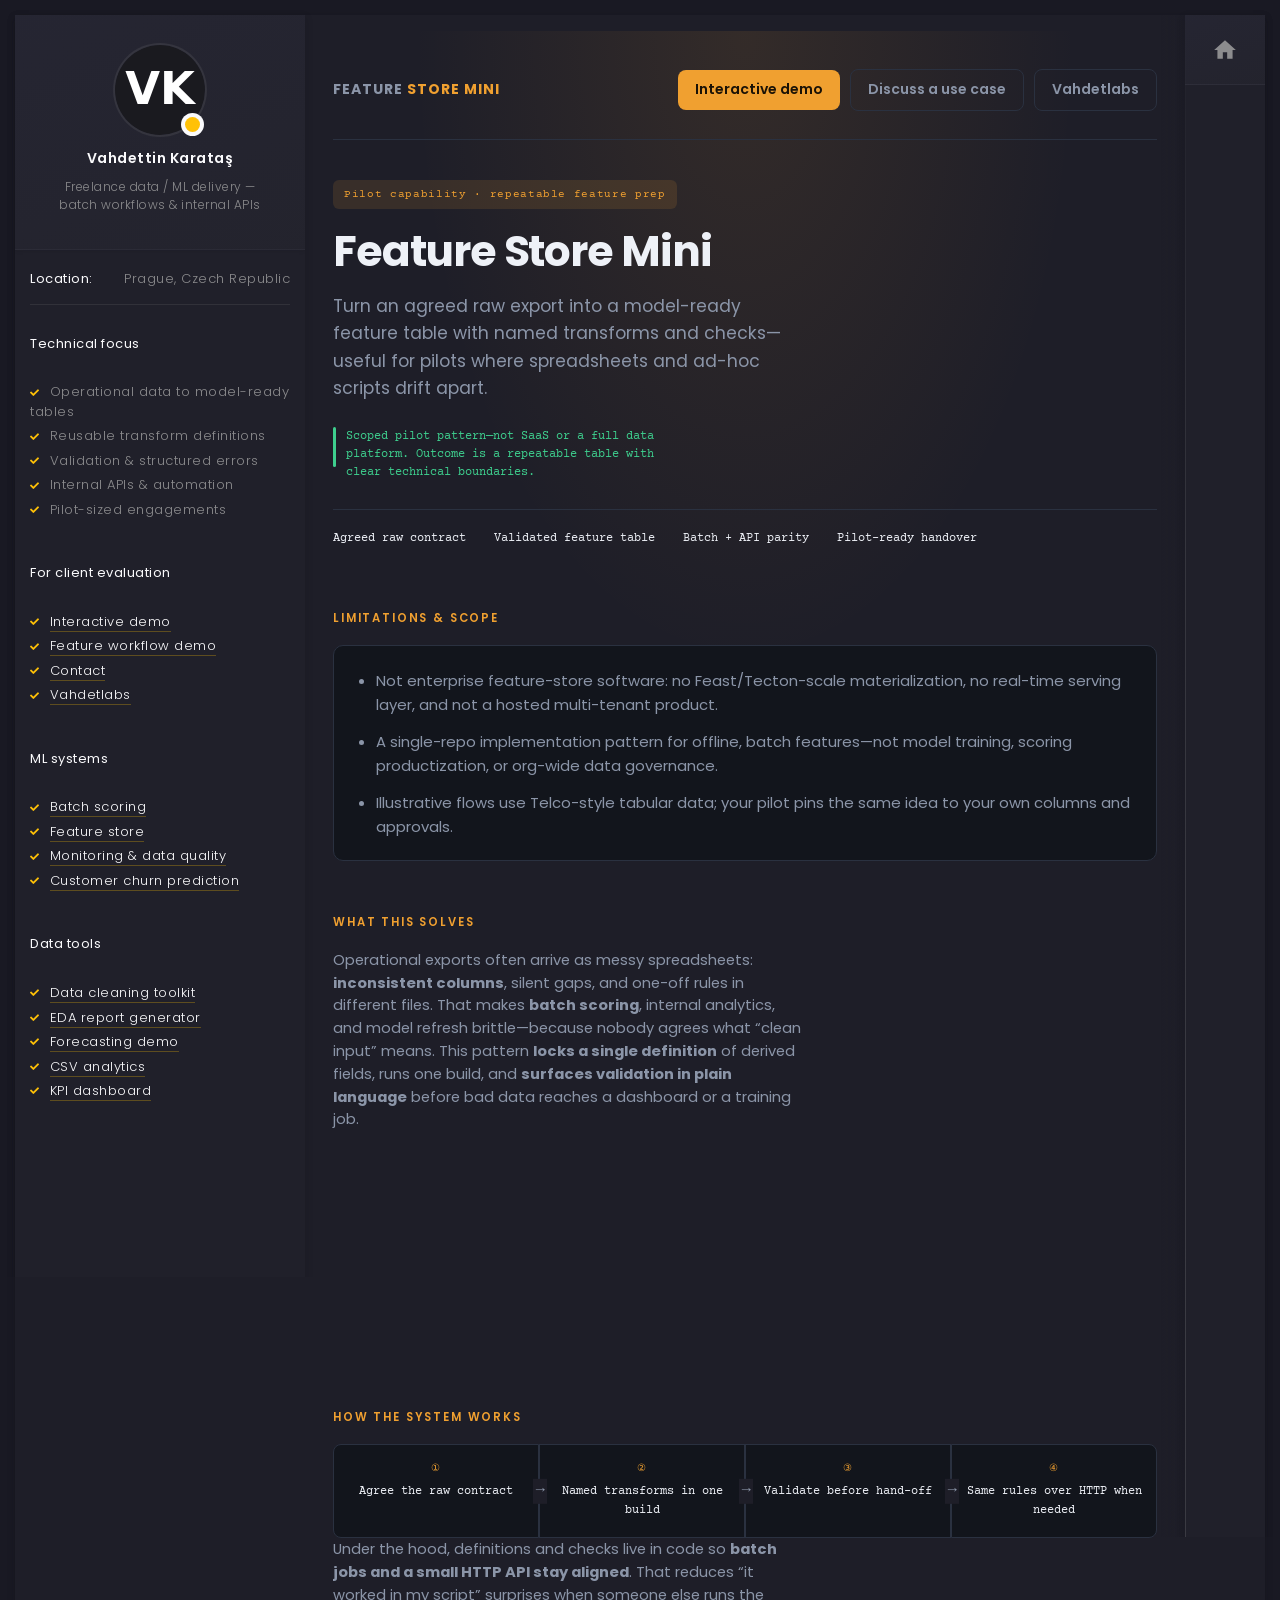
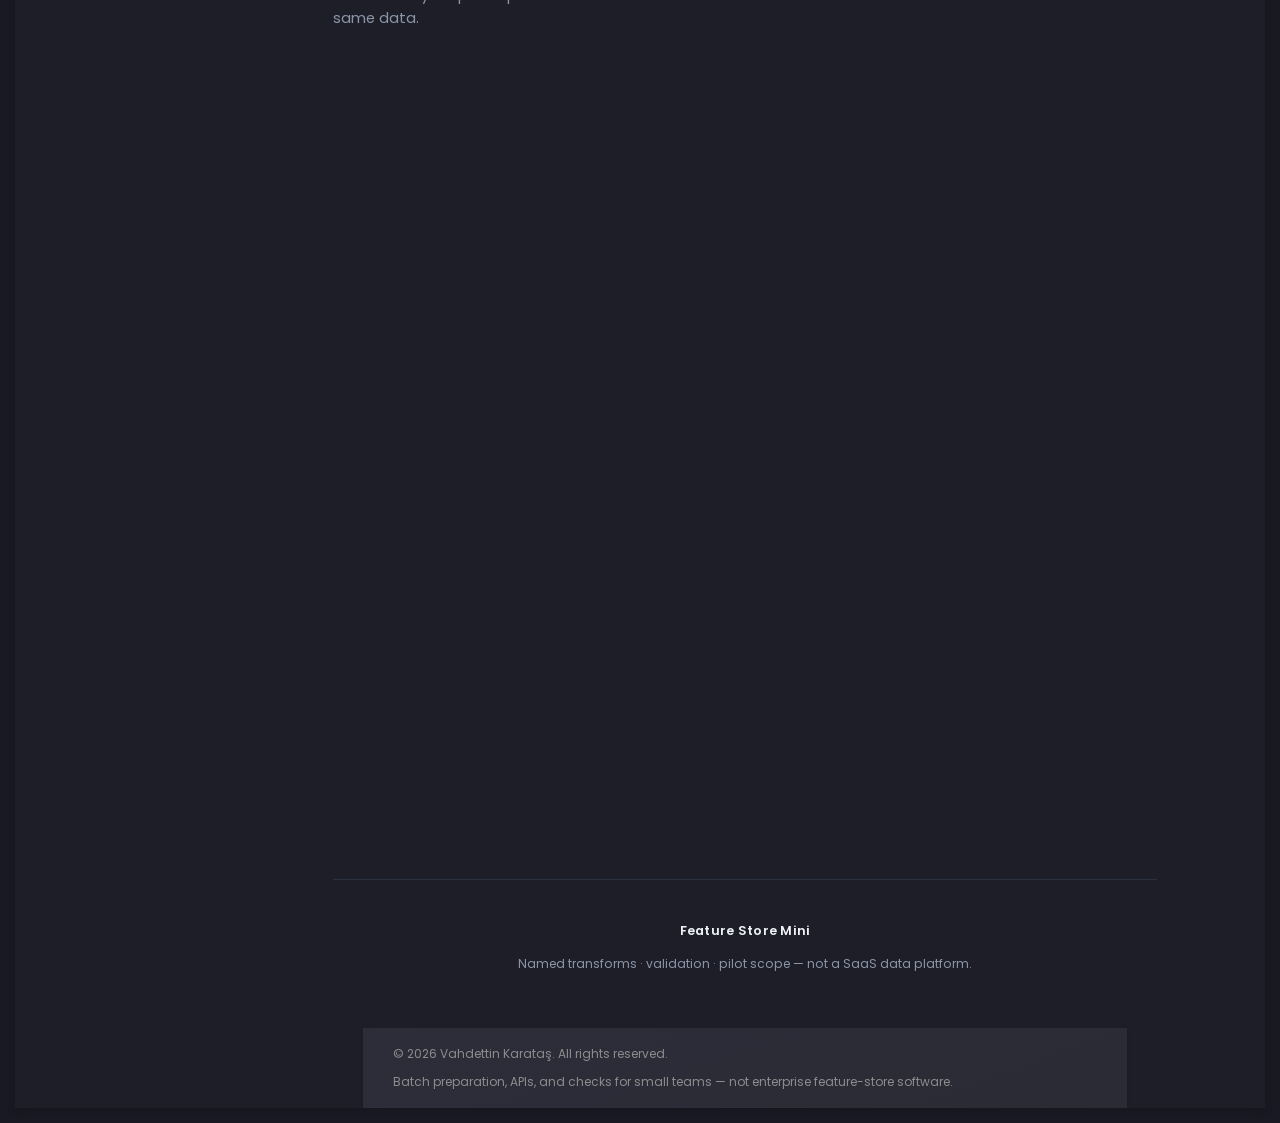
==== commit 723c313d: "z2" ====
--- a/layout-shell-commercial/index.html
+++ b/layout-shell-commercial/index.html
@@ -72,10 +72,8 @@
               </ul>
             </div>
 
-            <div class="art-knowledge-block p-30-15"><h6 class="mb-15">ML systems</h6><ul class="art-knowledge-list p-15-0"><li><a href="https://vahdetkaratas.com/portfolio" target="_blank" rel="noopener noreferrer">Portfolio</a></li>
-<li><a href="https://batch-scoring.vahdetlabs.com/" target="_blank" rel="noopener noreferrer">Batch scoring</a></li>
+            <div class="art-knowledge-block p-30-15"><h6 class="mb-15">ML systems</h6><ul class="art-knowledge-list p-15-0"><li><a href="https://batch-scoring.vahdetlabs.com/" target="_blank" rel="noopener noreferrer">Batch scoring</a></li>
 <li><a href="https://feature-store.vahdetlabs.com/" target="_blank" rel="noopener noreferrer">Feature store</a></li>
-<li><a href="https://vahdetlabs.com/" target="_blank" rel="noopener noreferrer">Vahdetlabs</a></li>
 <li><a href="https://monitoring.vahdetlabs.com/" target="_blank" rel="noopener noreferrer">Monitoring &amp; data quality</a></li>
 <li><a href="https://churn.vahdetlabs.com/" target="_blank" rel="noopener noreferrer">Customer churn prediction</a></li></ul></div><div class="art-knowledge-block p-30-15"><h6 class="mb-15">Data tools</h6><ul class="art-knowledge-list p-15-0"><li><a href="https://data-cleaning.vahdetlabs.com/" target="_blank" rel="noopener noreferrer">Data cleaning toolkit</a></li>
 <li><a href="https://eda-report.vahdetlabs.com/" target="_blank" rel="noopener noreferrer">EDA report generator</a></li>
@@ -85,8 +83,7 @@
           </div>
 
           <div class="art-ls-social">
-            <a href="https://vahdetkaratas.com/portfolio" target="_blank" rel="noopener noreferrer" title="Portfolio" aria-label="Portfolio"><i class="fas fa-briefcase" aria-hidden="true"></i></a>
-<a href="https://github.com/vahdetkaratas" target="_blank" rel="noopener noreferrer" title="GitHub" aria-label="GitHub"><i class="fab fa-github" aria-hidden="true"></i></a>
+            <a href="https://github.com/vahdetkaratas" target="_blank" rel="noopener noreferrer" title="GitHub" aria-label="GitHub"><i class="fab fa-github" aria-hidden="true"></i></a>
 <a href="https://vahdetlabs.com/" target="_blank" rel="noopener noreferrer" title="Vahdetlabs" aria-label="Vahdetlabs"><i class="fas fa-globe" aria-hidden="true"></i></a>
 <a href="https://vahdetlabs.com/contact" target="_blank" rel="noopener noreferrer" title="Contact" aria-label="Contact"><i class="far fa-envelope" aria-hidden="true"></i></a>
           </div>
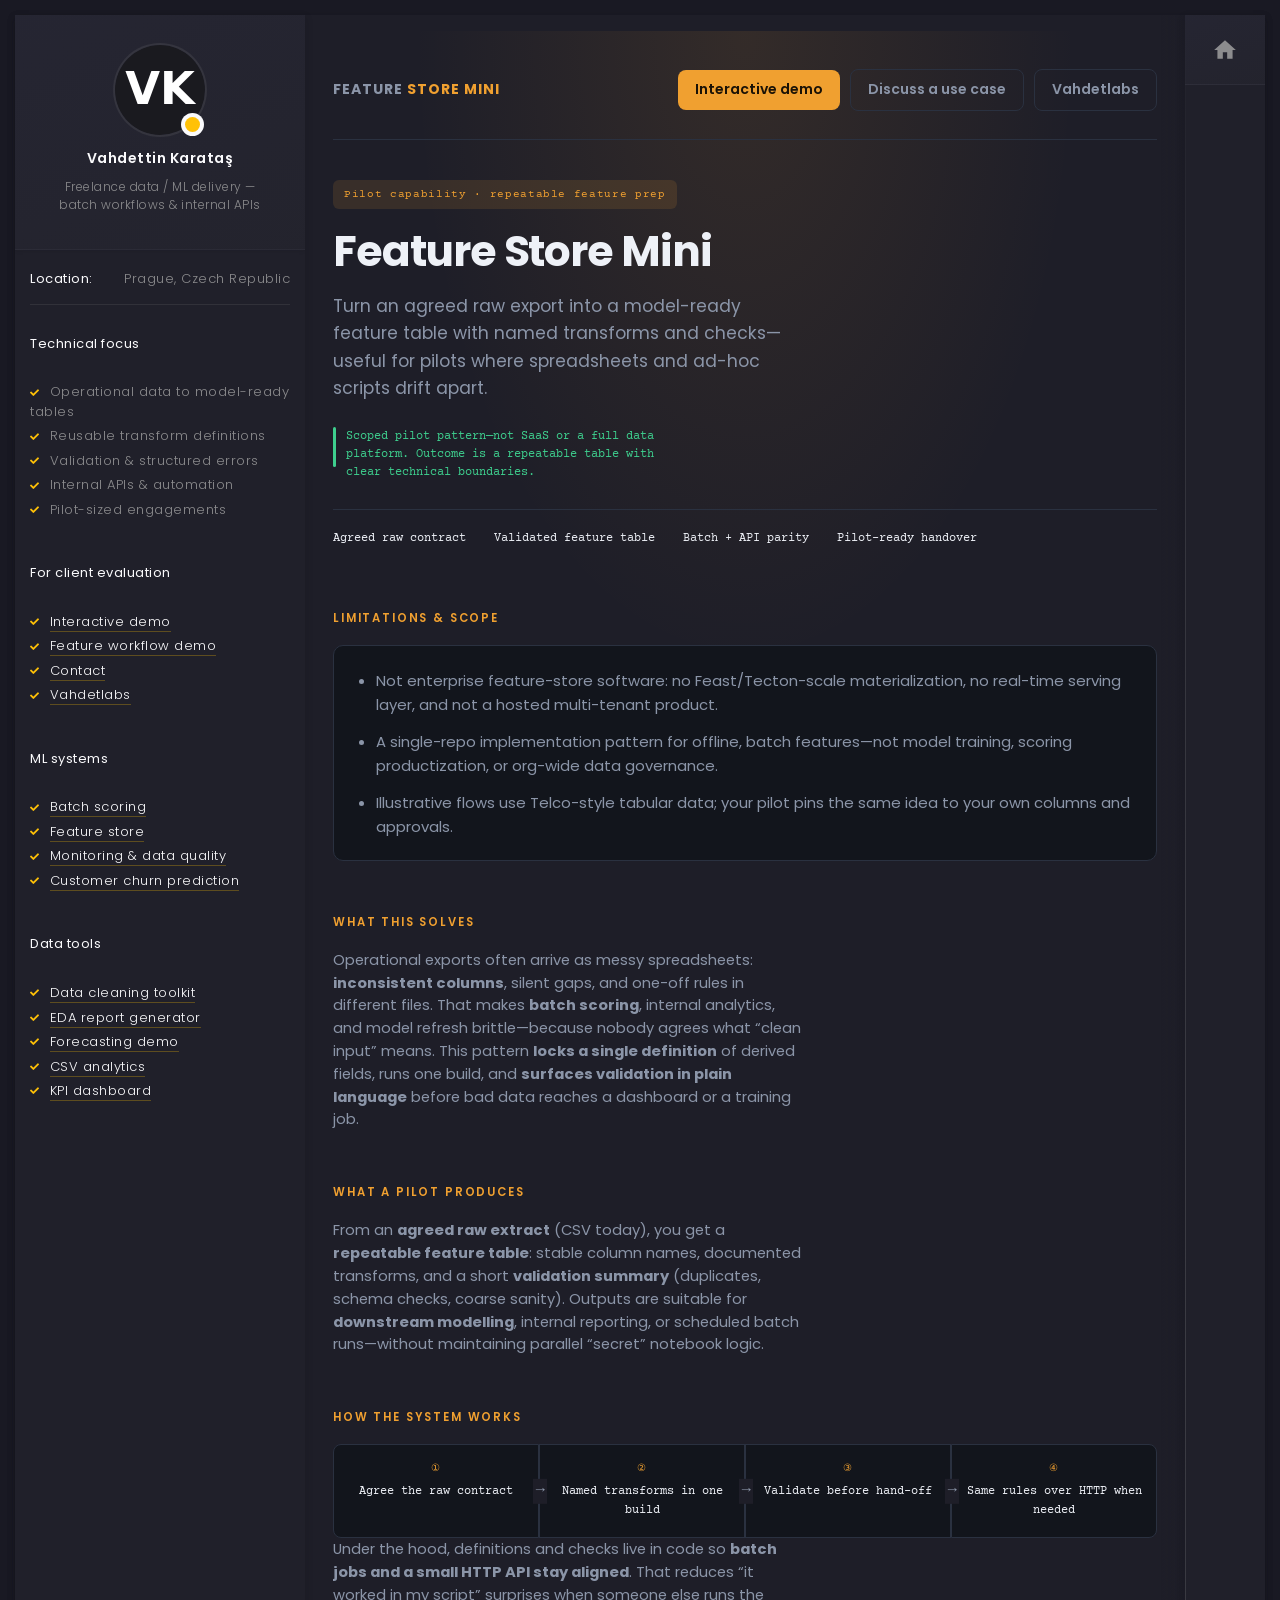
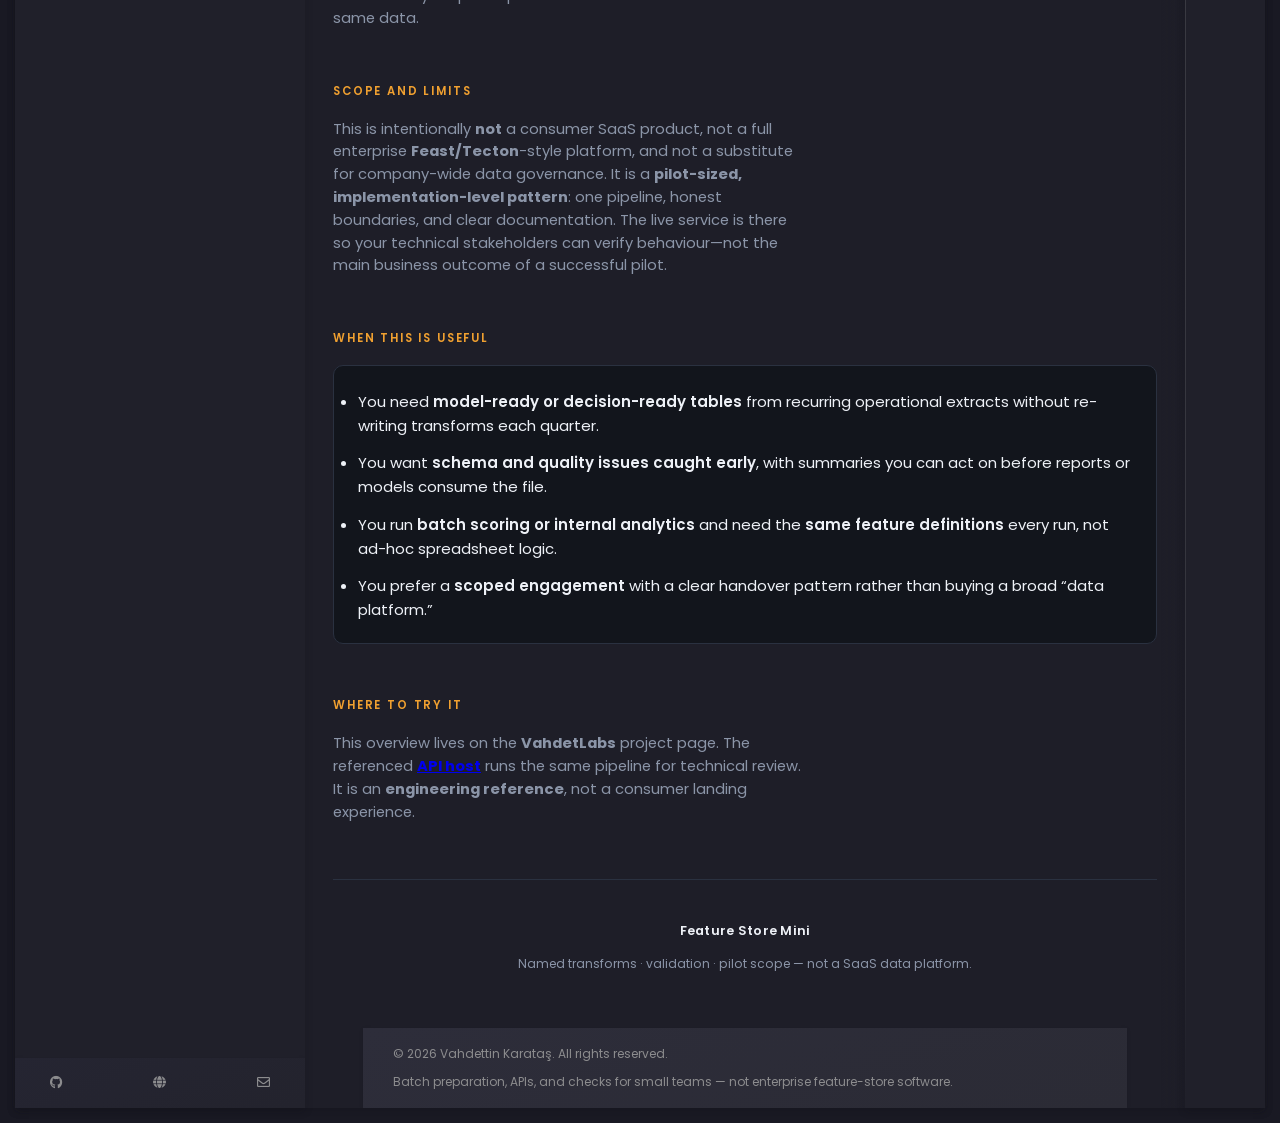
==== commit 58c754ae: "z3" ====
--- a/layout-shell-commercial/index.html
+++ b/layout-shell-commercial/index.html
@@ -12,8 +12,8 @@
   <link rel="preconnect" href="https://fonts.gstatic.com" crossorigin>
   <link href="https://fonts.googleapis.com/css2?family=Courier+Prime:ital,wght@0,400;0,700;1,400&family=Poppins:wght@200;300;400;600;700&display=swap" rel="stylesheet">
   <link rel="stylesheet" href="https://cdnjs.cloudflare.com/ajax/libs/font-awesome/5.15.4/css/all.min.css" crossorigin="anonymous" referrerpolicy="no-referrer">
-  <link rel="stylesheet" href="shell.css">
-  <link rel="stylesheet" href="demo-content.css">
+  <link rel="stylesheet" href="shell.css?v=20260627001141">
+  <link rel="stylesheet" href="demo-content.css?v=20260627001141">
   
 </head>
 <body>
@@ -228,6 +228,6 @@
     </div>
   </div>
 
-  <script src="shell.js"></script>
+  <script src="shell.js?v=20260627001141"></script>
 </body>
 </html>
